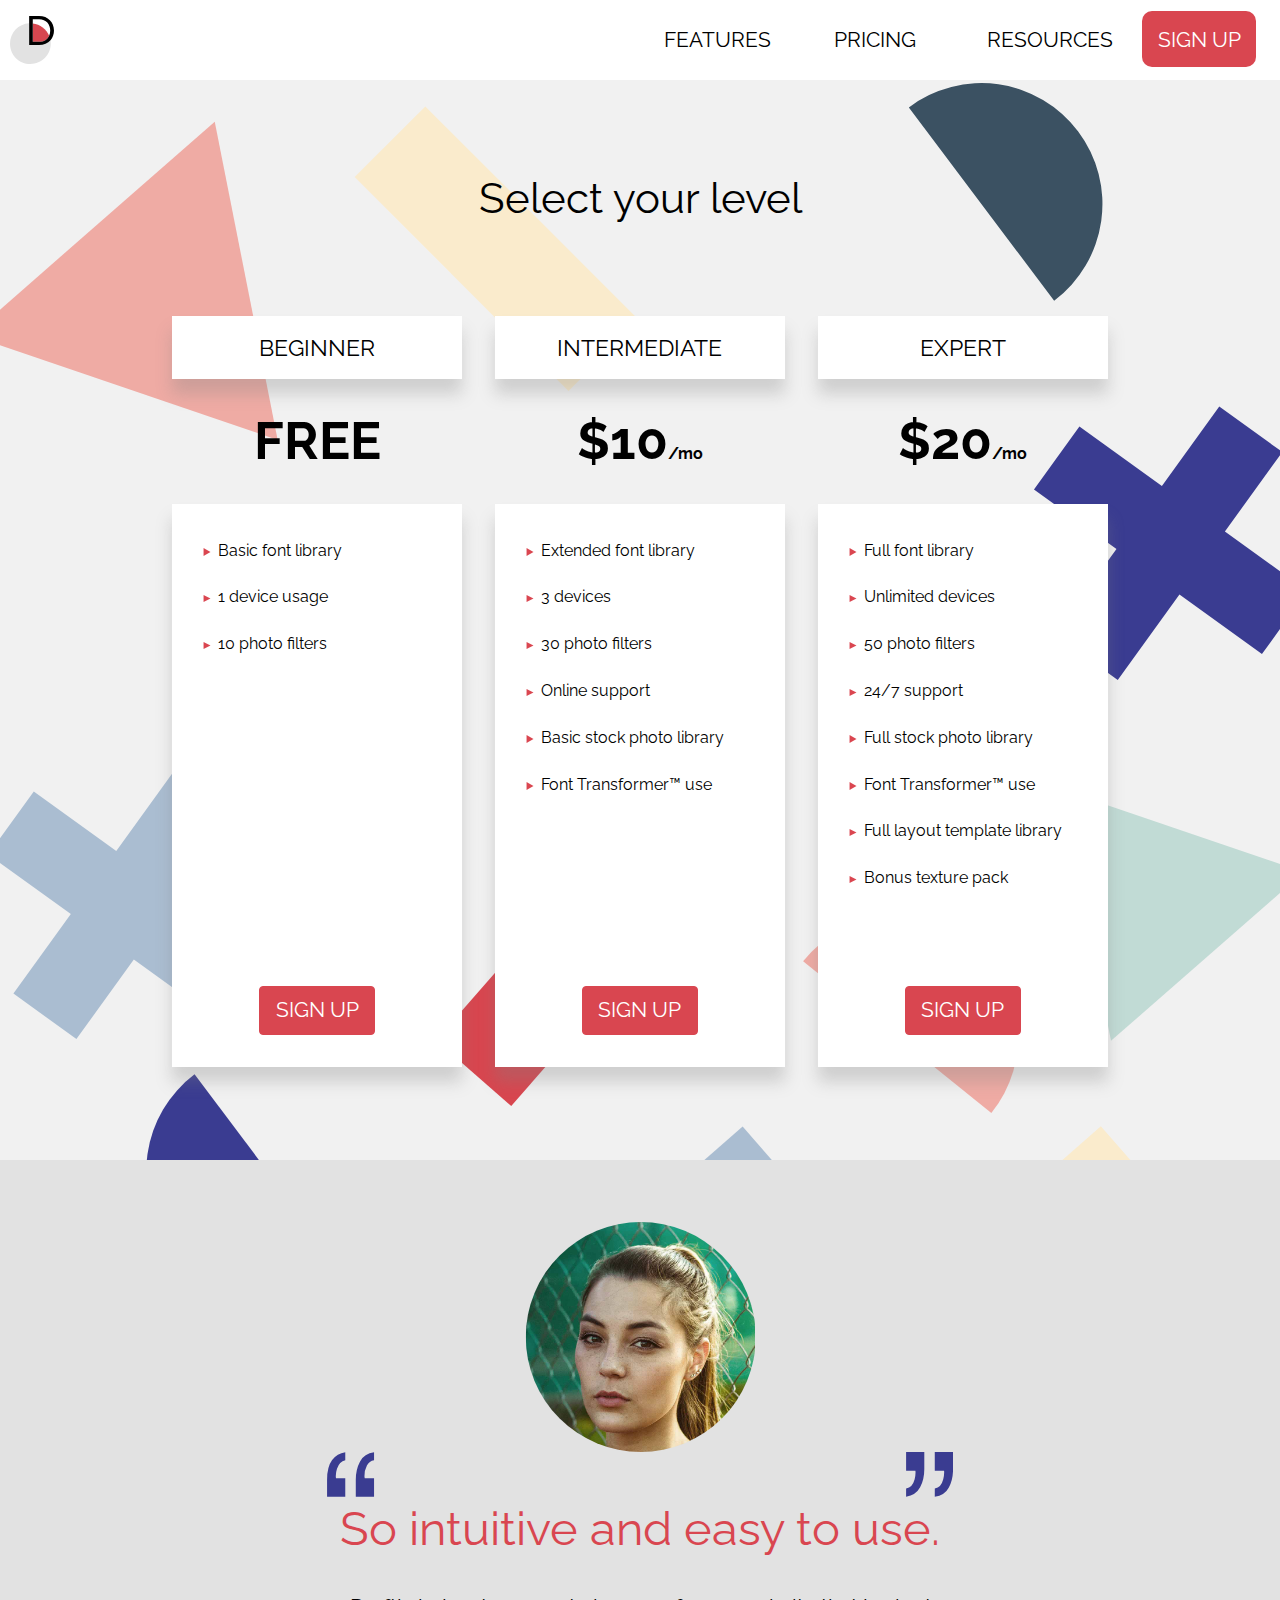
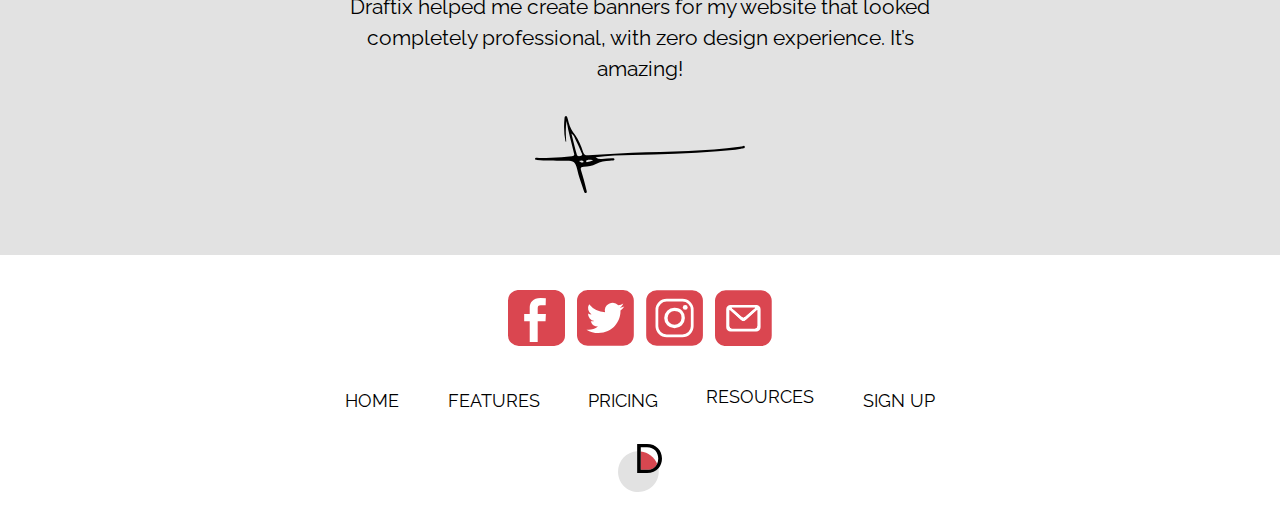
==== pricing.html @ 91dc1bb3 "Fixed large sizing, form" ====
<!DOCTYPE html>
<html lang="en-ca">
<head>
  <meta charset="utf-8">
  <title>Draftix | Pricing</title>
  <meta name="viewport" content="width=device-width,initial-scale=1">
  <link href="css/modules.css" rel="stylesheet">
  <link href="css/grid.css" rel="stylesheet">
  <link href="css/type.css" rel="stylesheet">
  <link href="css/main.css" rel="stylesheet">
  <link href="https://fonts.googleapis.com/css?family=Raleway:500,700" rel="stylesheet">
  <link rel="icon" type="image/png" href="images/favicon-32x32.png" sizes="32x32">
  <link rel="icon" type="image/png" href="images/favicon-16x16.png" sizes="16x16">

</head>
<body>

  <header>
    <div class="grid pad-t-1-4">
      <div class="unit xs-1-4 island-1-4">
        <a href="index.html"><img class="logo icon i-48" src="images/draftix-logo.svg" alt=""></a>
      </div>
      <nav class="nav-top unit xs-3-4">
        <input type="checkbox" class="nav-check" id="nav-check">
        <label class="nav-label" for="nav-check">
          <img class="nav-open icon i-48" src="images/nav-icon-open.svg" alt="Open Navigation">
          <img class="nav-close icon i-48" src="images/nav-icon-close.svg" alt="Close Navigation">
        </label>
        <ul class="nav list-group text-upper grid">
          <li class="island-1-2 unit xs-1 s-1 m-1 l-1-4"><a href="tour.html">Features</a></li>
          <li class="island-1-2 unit xs-1 s-1 m-1 l-1-4 current"><a href="pricing.html">Pricing</a></li>
          <li class="island-1-2 unit xs-1 s-1 m-1 l-1-4"><a href="#">Resources</a></li>
          <li class="island-1-2 unit xs-1 s-1 m-1 l-1-4"><a href="pricing.html">Sign Up</a></li>
        </ul>
      </nav>
    </div>
  </header>

  <main class="pricing-back">

    <div class="center-content">

      <div class="unit banner-text text-center pad-t xs-2-3 s-1-2">
        <h1 class="not-bold yotta push-2 pad-t-2">Select your level</h1>
      </div>

    </div>

    <div class="grid center-content pricing-all island gutter-1-2 push-2">

      <div class="unit xs-1 l-1-3 center-content push-2 price-column">
        <div class="pricing-box">
          <h2 class="mega back-white not-bold text-upper text-center island-1-2 shadow-dk">Beginner</h2>
          <h3 class="text-upper yotta text-center price">Free</h3>
          <div class="back-white shadow-dk bottom-pricing relative">
            <ul class="bullet-red list-group gutter micro">
              <li class="pad-t push-1-2">Basic font library</li>
              <li class="push-1-2">1 device usage</li>
              <li class="push-1-2 pad-b">10 photo filters</li>
            </ul>
            <div class="island center-content">
              <a class="btn btn-red text-upper pricing-btn" href="pricing.html">Sign Up</a>
            </div>
          </div>
        </div>
      </div>

      <div class="unit xs-1 l-1-3 center-content push-2 price-column">
        <div class="pricing-box">
          <h2 class="mega back-white not-bold text-upper text-center island-1-2 shadow-dk">Intermediate</h2>
          <h3 class="text-upper yotta text-center price">$10<span class="text-lower micro">/mo</span></h3>
          <div class="back-white shadow-dk bottom-pricing">
            <ul class="bullet-red list-group gutter micro">
              <li class="pad-t push-1-2">Extended font library</li>
              <li class="push-1-2">3 devices</li>
              <li class="push-1-2">30 photo filters</li>
              <li class="push-1-2">Online support</li>
              <li class="push-1-2">Basic stock photo library</li>
              <li class="push-1-2 pad-b">Font Transformer™ use</li>
            </ul>
            <div class="island center-content valign-bottom">
              <a class="btn btn-red text-upper pricing-btn" href="sign-up.html">Sign Up</a>
            </div>
          </div>
        </div>
      </div>

      <div class="unit xs-1 l-1-3 center-content push-2 price-column">
        <div class="pricing-box">
          <h2 class="mega back-white not-bold text-upper text-center island-1-2 shadow-dk">Expert</h2>
          <h3 class="text-upper yotta text-center price">$20<span class="text-lower micro">/mo</span></h3>
          <div class="back-white shadow-dk bottom-pricing">
            <ul class="bullet-red list-group gutter micro">
              <li class="pad-t push-1-2">Full font library</li>
              <li class="push-1-2">Unlimited devices</li>
              <li class="push-1-2">50 photo filters</li>
              <li class="push-1-2">24/7 support</li>
              <li class="push-1-2">Full stock photo library</li>
              <li class="push-1-2">Font Transformer™ use</li>
              <li class="push-1-2">Full layout template library</li>
              <li class="push-1-2 pad-b">Bonus texture pack</li>
            </ul>
            <div class="island center-content valign-bottom">
              <a class="btn btn-red text-upper pricing-btn" href="sign-up.html">Sign Up</a>
            </div>
          </div>
        </div>
      </div>

    </div>

    <div class="back-dk-gray">
      <div class="grid center-content island-2 testimonial">
        <img class="test unit xs-1 img-flex push-1-2" src="images/photo-testimonial-2.svg" alt="">
        <img class="unit xs-1 m-1 l-1 quote-sm" src="images/quotes.svg" alt="">
        <img class="unit xs-1 m-1 l-1 quote-l" src="images/quotes-large.svg" alt="">
        <h2 class="unit red not-bold yotta center-text">So intuitive and easy to use.</h2>
        <p class=" unit sign-up-text center-text">Draftix helped me create banners for my website that looked completely professional, with zero design experience. It’s amazing!</p>
        <img class=" unit xs-1 sign" src="images/testimonial-signature-2.svg" alt="">
      </div>
    </div>

  </main>

  <footer class="island-1-2 bottom-nav">
    <div class="gutter-1-2 pad-t-1-2">
      <a class="icon-link push-2" href="https://www.facebook.com/">
        <i class="icon i-64">
          <img class="island-1-8" src="images/icon-social-facebook.svg" alt="Facebook">
        </i>
        <span class="icon-label hidden">Facebook</span>
      </a>
      <a class="icon-link push-2" href="https://www.twitter.com/">
        <i class="icon i-64">
          <img class="island-1-8" src="images/icon-social-twitter.svg" alt="Twitter">
        </i>
        <span class="icon-label hidden">Twitter</span>
      </a>
      <a class="icon-link push-2" href="https://www.instagram.com/">
        <i class="icon i-64">
          <img class="island-1-8" src="images/icon-social-instagram.svg" alt="Instagram">
        </i>
        <span class="icon-label hidden">Instagram</span>
      </a>
      <a class="icon-link push-2" href="#">
        <i class="embed-item icon i-64">
          <img class="island-1-8" src="images/icon-social-email.svg" alt="Email">
        </i>
        <span class="icon-label hidden">Email</span>
      </a>
    </div>
    <nav class="pad-t-1-2">
      <ul class="list-group text-upper milli push-0 island-1-4">
        <li class="island-1-4"><a href="index.html">Home</a></li>
        <li class="island-1-4"><a href="tour.html">Features</a></li>
        <li class="island-1-4"><a href="pricing.html">Pricing</a></li>
        <li class="island-1-4 push-1-4"><a href="#">Resources</a></li>
        <li class="island-1-4"><a class="btn-none" href="pricing.html">Sign Up</a></li>
      </ul>
    </nav>
    <div class="unit xs-1 island-1-4 bottom-logo">
      <a class="right pad-b-1-2" href="index.html"><img class="icon i-48" src="images/draftix-logo.svg" alt=""></a>
    </div>
  </footer>

</body>
</html>
---- css/modules.css ----
/*
 * Modulifier || Code released under the UNLICENSE
 * Code under other copyrights & licenses listed below.
 * https://modulifier.web-dev.tools/#responsive;images;list-group;embed;media-object;icons;hidden;positioning;nice-lists;forms;buttons;accessibility;print
 */

@-moz-viewport { width: device-width; scale: 1; }
@-ms-viewport { width: device-width; scale: 1; }
@-o-viewport { width: device-width; scale: 1; }
@-webkit-viewport { width: device-width; scale: 1; }
@viewport { width: device-width; scale: 1; }

html {
  box-sizing: border-box;
  -moz-text-size-adjust: 100%;
  -ms-text-size-adjust: 100%;
  -webkit-text-size-adjust: 100%;
  text-size-adjust: 100%;
}

*, *::before, *::after {
  box-sizing: inherit;
}

body {
  margin: 0;
}

article,
aside,
details,
figcaption,
figure,
footer,
header,
main,
menu,
nav,
section,
summary {
  display: block;
}

audio,
canvas,
progress,
video {
  display: inline-block;
  vertical-align: baseline;
}

template {
  display: none;
}

details {
  cursor: pointer;
}

audio:not([controls]) {
  display: none;
  height: 0;
}

a,
area,
button,
input,
label,
select,
textarea,
[tabindex] {
  -ms-touch-action: manipulation;
  touch-action: manipulation;
}

img {
  border: 0;
}

.img-flex {
  display: block;
  width: 100%;
}

svg {
  fill: currentColor;
}

svg:not(:root) {
  overflow: hidden;
}

svg.img-flex {
  width: 100%;
  height: 100%;
}

.image-replacement, .ir {
  overflow: hidden;
  direction: ltr;
  text-align: left;
  text-indent: 100%;
  white-space: nowrap;
}

.list-group, .list-group-inline, .list-group--inline {
  padding-left: 0;
  list-style-type: none;
}

.list-group > dd {
  margin-left: 0;
}

.list-group-inline::before,
.list-group-inline::after,
.list-group--inline::before,
.list-group--inline::after {
  content: "";
  display: table;
}

.list-group-inline::after,
.list-group--inline::after {
  clear: both;
}

.list-group-inline > li,
.list-group--inline > li {
  display: inline-block;
}

.list-group-inline > dt,
.list-group--inline > dt {
  clear: left;
  float: left;
  width: 11em;
}

.list-group-inline > dd,
.list-group--inline > dd {
  float: left;
  min-width: 12em;
}

.embed {
  margin-left: 0;
  margin-right: 0;
  overflow: hidden;
  position: relative;
  width: 100%;
}

.embed-1by1, .embed--1by1 {
  padding-top: 100%; /* Square */
}

.embed-4by3, .embed--4by3 {
  padding-top: 75%; /* Traditional TV/computer screens */
}

.embed-iso216, .embed--iso216 {
  padding-top: 70.92%; /* A-standard paper sizes */
}

.embed-3by2, .embed--3by2 {
  padding-top: 66.6%; /* Classic 35 mm film & most digital photos, landscape */
}

.embed-2by3, .embed--2by3 {
  padding-top: 150%; /* Classic 35 mm film & most digital photos, portrait */
}

.embed-golden, .embed--golden {
  padding-top: 61.8%; /* The Golden Ratio */
}

.embed-16by9, .embed--16by9 {
  padding-top: 56.25%; /* HD TV */
}

.embed-185by100, .embed--185by100 {
  padding-top: 54.05%; /* Common widescreen cinema */
}

.embed-24by10, .embed--24by10 {
  padding-top: 41.667%; /* Widescreen cinema: 2.4:1 */
}

.embed-3by1, .embed--3by1 {
  padding-top: 33.3333%; /* Panorama photos */
}

.embed-4by1, .embed--4by1 {
  padding-top: 25%; /* Polyvision */
}

.embed-5by1, .embed--5by1 {
  padding-top: 20%; /* Really wide... */
}

.embed-item, .embed__item {
  min-height: 100%;
  left: 0;
  position: absolute;
  top: 0;
  width: 100%;
}

.media {
  overflow: hidden;
}

.media-img, .media__img {
  float: left;
}

.media-img-reversed, .media__img--reversed {
  float: right;
}

.media-img-stacked, .media__img--stacked {
  float: none;
}

.media-body, .media__body {
  overflow: hidden;
  min-width: 12em; /* Slightly less than 200px, responsiveness built in */
}

.icon {
  display: inline-block;
  position: relative;
  background: transparent none no-repeat center center;
  background-size: contain;
  vertical-align: middle;
}

.i-16, .i--16 {
  height: 16px;
  width: 16px;
}

.i-18, .i--18 {
  height: 18px;
  width: 18px;
}

.i-24, .i--24 {
  height: 24px;
  width: 24px;
}

.i-32, .i--32 {
  height: 32px;
  width: 32px;
}

.i-48, .i--48 {
  height: 48px;
  width: 48px;
}

.i-64, .i--64 {
  height: 64px;
  width: 64px;
}

.i-96, .i--96 {
  height: 96px;
  width: 96px;
}

.i-128, .i--128 {
  height: 128px;
  width: 128px;
}

.i-192, .i--192 {
  height: 192px;
  width: 192px;
}

.i-256, .i--256 {
  height: 256px;
  width: 256px;
}

.icon img,
.icon svg {
  left: 0;
  height: 100%;
  position: absolute;
  top: 0;
  width: 100%;
  fill: currentColor;
}

.icon-label {
  vertical-align: middle;
}

.icon-link,
.icon-link:focus,
.icon-link:hover {
  text-decoration: none;
}

[hidden], .hidden {
  /* stylelint-disable declaration-no-important */
  display: none !important;
  visibility: hidden !important;
  /* stylelint-enable */
}

.visually-hidden {
  height: 1px;
  margin: -1px;
  overflow: hidden;
  padding: 0;
  position: absolute;
  width: 1px;
  border: 0;
  clip: rect(0 0 0 0);
}

.visually-hidden.focusable:active, .visually-hidden.focusable:focus {
  height: auto;
  margin: 0;
  overflow: visible;
  position: static;
  width: auto;
  clip: auto;
}

.invisible {
  visibility: hidden;
}

.chop,
.crop {
  overflow: hidden;
}

.truncate {
  max-width: 100%;
  overflow: hidden;
  width: 100%;
  text-overflow: ellipsis;
  white-space: nowrap;
}

.scrollable {
  max-width: 100%;
  overflow-x: auto;
  overflow-y: hidden;
  -webkit-overflow-scrolling: touch;
}

.clearfix::after {
  content: " ";
  display: block;
  clear: both;
}

.left {
  float: left;
}

.right {
  float: right;
}

.center-text,
.center-flow {
  text-align: center;
}

.center-block {
  margin-left: auto;
  margin-right: auto;
}

.no-auto-margins,
.not-centered {
  margin-left: 0;
  margin-right: 0;
}

.center-content,
.center-content-vertical,
.center-contents,
.center-contents-vertical {
  display: -webkit-flex;
  display: -ms-flexbox;
  display: flex;
  -webkit-justify-content: center;
  -ms-flex-pack: center;
  justify-content: center;
  -webkit-align-items: center;
  -ms-flex-align: center;
  align-items: center;
  -webkit-align-content: center;
  -ms-flex-line-pack: center;
  align-content: center;
  -webkit-flex-direction: column wrap;
  -ms-flex-direction: column wrap;
  flex-flow: column wrap;
}

.center-content-horizontal,
.center-contents-horizontal {
  display: -webkit-flex;
  display: -ms-flexbox;
  display: flex;
  -webkit-justify-content: center;
  -ms-flex-pack: center;
  justify-content: center;
  -webkit-align-items: center;
  -ms-flex-align: center;
  align-items: center;
  -webkit-align-content: center;
  -ms-flex-line-pack: center;
  align-content: center;
  -webkit-flex-direction: row wrap;
  -ms-flex-direction: row wrap;
  flex-flow: row wrap;
}

.inline {
  display: inline;
}

.block {
  display: block;
}

.inline-block, .ib {
  display: inline-block;
}

.valign-top {
  vertical-align: top;
}

.valign-bottom {
  vertical-align: bottom;
}

.valign-middle {
  vertical-align: middle;
}

.fixed {
  position: fixed;
}

.relative {
  position: relative;
}

[class*="pin-"],
.absolute {
  position: absolute;
}

.static {
  position: static;
}

.zindex-1 {
  z-index: 1;
}

.zindex-2 {
  z-index: 2;
}

.zindex-3 {
  z-index: 3;
}

.zindex-1000 {
  z-index: 1000;
}

.pin-top-left,
.pin-left-top,
.pin-tl,
.pin-lt {
  top: 0;
  left: 0;
}

.pin-top-right,
.pin-right-top,
.pin-tr,
.pin-rt {
  top: 0;
  right: 0;
}

.pin-bottom-left,
.pin-left-bottom,
.pin-bl,
.pin-lb {
  bottom: 0;
  left: 0;
}

.pin-bottom-right,
.pin-right-bottom,
.pin-br,
.pin-rb {
  bottom: 0;
  right: 0;
}

.pin-top-center,
.pin-center-top,
.pin-tc,
.pin-ct {
  left: 50%;
  top: 0;
  transform: translateX(-50%);
}

.pin-bottom-center,
.pin-center-bottom,
.pin-bc,
.pin-cb {
  bottom: 0;
  left: 50%;
  transform: translateX(-50%);
}

.pin-center-left,
.pin-left-center,
.pin-cl,
.pin-lc {
  left: 0;
  top: 50%;
  transform: translateY(-50%);
}

.pin-center-right,
.pin-right-center,
.pin-cr,
.pin-rc {
  right: 0;
  top: 50%;
  transform: translateY(-50%);
}

.pin-center, .pin-c {
  left: 50%;
  top: 50%;
  transform: translate(-50%, -50%);
}

.width-quarter, .w-1-4 {
  width: 25%;
}

.width-half, .w-1-2 {
  width: 50%;
}

.width-full, .w-1 {
  width: 100%;
}

.height-quarter, .h-1-4 {
  height: 25%;
}

.height-half, .h-1-2 {
  height: 50%;
}

.height-full, .h-1 {
  height: 100%;
}

ul {
  list-style-type: none;
}

ul > li::before {
  content: "·";
  float: left;
  margin-left: -1.6em;
  width: 1.3em;
  text-align: right;
}

ol {
  counter-reset: ol-simple-numbers;
  list-style-type: none;
}

ol > li::before {
  float: left;
  margin-left: -1.6em;
  width: 1.3em;
  counter-increment: ol-simple-numbers;
  content: counter(ol-simple-numbers);
  text-align: right;
}

.list-group > li::before,
.list-group-inline > li::before,
.list-group--inline > li::before {
  content: none;
}

/* stylelint-disable no-descending-specificity */

/*
 * (c) Nicolas Gallagher and Jonathan Neal of Normalize.css || MIT License
 *     https://necolas.github.io/normalize.css/
 */

button,
input,
optgroup,
select,
textarea {
  color: inherit;
  font: inherit;
  margin: 0;
}

button,
input {
  overflow: visible;
}

button,
select {
  text-transform: none;
}

button,
html [type="button"],
[type="reset"],
[type="submit"] {
  -webkit-appearance: button;
  cursor: pointer;
}

button[disabled],
html input[disabled] {
  cursor: default;
}

button::-moz-focus-inner,
input::-moz-focus-inner {
  border: 0;
  padding: 0;
}

[type="checkbox"],
[type="radio"] {
  opacity: 0;
  position: absolute;
  height: 1px;
  width: 1px;
}

[type="number"]::-webkit-inner-spin-button,
[type="number"]::-webkit-outer-spin-button {
  height: auto;
}

[type="search"]::-webkit-search-cancel-button,
[type="search"]::-webkit-search-decoration {
  -webkit-appearance: none;
}

fieldset {
  padding-left: 0;
  padding-right: 0;

  border: 0;
  border-top: 2px solid #666;
}

legend {
  color: inherit;
  display: table;
  max-width: 100%;
  padding: 0 .3em 0 0;
  white-space: normal;

  border: 0;

  font-weight: bold;
}

optgroup {
  font-weight: bold;
}

::-webkit-input-placeholder {
  color: inherit;
  opacity: .54;
}

::-webkit-file-upload-button {
  -webkit-appearance: button;
  font: inherit;
}

/* End Normalize.css code */

label,
.label-block {
  display: block;
  cursor: pointer;
}

[type="checkbox"] + label,
[type="radio"] + label,
.label-inline {
  display: inline-block;
}

input:not([type]),
[type="text"],
[type="number"],
[type="search"],
[type="url"],
[type="email"],
[type="password"],
[type="tel"],
[type="datetime-local"],
[type="month"],
[type="week"],
[type="date"],
[type="time"],
[type="range"],
select,
textarea {
  -moz-appearance: none;
  -webkit-appearance: none;
  appearance: none;
}

input,
textarea {
  display: block;
  width: 100%;

  background-color: #fff;
  border: 2px solid #666;
  border-radius: 0;

  vertical-align: middle;
}

label {
  vertical-align: middle;
}

textarea {
  max-width: 100%;
  min-height: 4em;
  overflow: auto;
}

[type="color"] {
  display: inline-block;
  width: 2em;
}

select {
  display: block;
  width: 100%;

  background-image: url("data:image/svg+xml,%3Csvg xmlns='http://www.w3.org/2000/svg' width='256' height='256' viewBox='0 0 256 256'%3E%3Cpath fill='none' stroke='%23000' stroke-miterlimit='10' stroke-width='70' d='M36.3 82.1l91.9 91.8 91.5-91.8'/%3E%3C/svg%3E");
  background-repeat: no-repeat;
  background-position: calc(100% - .4em) center;
  background-size: 18px auto;
  background-color: #fff;
  border: 2px solid #666;
  border-radius: 0;
}

[type="checkbox"] + label::before {
  content: " ";
  display: inline-block;
  height: 1.8em;
  margin-right: .3em;
  position: relative;
  vertical-align: middle;
  top: -.1em;
  width: 1.8em;

  background-color: #fff;
  background-size: cover;
  border: 2px solid #666;

  line-height: inherit;
}

[type="checkbox"]:checked + label::before {
  background-image: url("data:image/svg+xml,%3Csvg xmlns='http://www.w3.org/2000/svg' width='256' height='256' viewBox='0 0 256 256'%3E%3Cpath fill='none' stroke='%23000' stroke-miterlimit='10' stroke-width='50' d='M49.9 130.1l50.8 50.7L206.1 75.2'/%3E%3C/svg%3E");
}

[type="checkbox"]:focus + label::before {
  z-index: 1000;
}

[type="radio"] + label::before {
  content: " ";
  display: inline-block;
  height: 1.8em;
  margin-right: .3em;
  position: relative;
  vertical-align: middle;
  top: -.1em;
  width: 1.8em;

  background-color: #fff;
  background-size: cover;
  border: 2px solid #666;
  border-radius: 50%;

  line-height: inherit;
}

[type="radio"]:checked + label::before {
  background-image: url("data:image/svg+xml,%3Csvg xmlns='http://www.w3.org/2000/svg' width='256' height='256' viewBox='0 0 256 256'%3E%3Ccircle cx='128' cy='128' r='70.4'/%3E%3C/svg%3E");
}

[type="range"] {
  border: 0;
  background-color: #fff;
}

[type="range"]::-webkit-slider-runnable-track {
  height: 6px;

  -webkit-appearance: none;
  appearance: none;
  background-color: #ccc;
  border: 0;
  border-radius: 3px;
}

[type="range"]:active::-webkit-slider-runnable-track {
  background-color: #ccc;
}

[type="range"]::-moz-range-track {
  height: 6px;

  -moz-appearance: none;
  appearance: none;
  background-color: #ccc;
  border: 0;
  border-radius: 3px;
}

[type="range"]:active::-moz-range-track {
  background-color: #ccc;
}

[type="range"]::-ms-track {
  height: 6px;

  -ms-appearance: none;
  appearance: none;
  background-color: #ccc;
  border: 0;
  border-radius: 3px;
}

[type="range"]:active::-ms-track {
  background-color: #ccc;
}

[type="range"]::-webkit-slider-thumb {
  margin-top: -4px;
  height: 16px;
  width: 16px;

  -webkit-appearance: none;
  appearance: none;
  background-color: #000;
  border: none;
  border-radius: 50%;
}

[type="range"]:hover::-webkit-slider-thumb {
  background-color: #000;
}

[type="range"]:active::-webkit-slider-thumb {
  background-color: #000;
}

[type="range"]::-moz-range-thumb {
  margin-top: -4px;
  height: 16px;
  width: 16px;

  -webkit-appearance: none;
  appearance: none;
  background-color: #000;
  border: none;
  border-radius: 50%;
}

[type="range"]:hover::-moz-range-thumb {
  background-color: #000;
}

[type="range"]:active::-moz-range-thumb {
  background-color: #000;
}

[type="range"]::-ms-thumb {
  margin-top: -4px;
  height: 16px;
  width: 16px;

  -webkit-appearance: none;
  appearance: none;
  background-color: #000;
  border: none;
  border-radius: 50%;
}

[type="range"]:hover::-ms-thumb {
  background-color: #000;
}

[type="range"]:active::-ms-thumb {
  background-color: #000;
}

[type="checkbox"].hide-custom-input + label::before,
[type="checkbox"] + .hide-custom-input::before,
[type="radio"].hide-custom-input + label::before,
[type="radio"] + .hide-custom-input::before {
  content: none;
  display: none;
}

/* stylelint-enable */

.link-box {
  display: block;
  text-decoration: none;
}

button,
.btn {
  cursor: pointer;
  display: inline-block;
  margin: 0;
  overflow: visible;
  padding: .375em .75em .42em;
  -webkit-appearance: none;
  -moz-appearance: none;
  appearance: none;
  background-color: #333;
  border-radius: 4px;
  border: 3px solid #333;
  color: #fff;
  font: inherit;
  text-decoration: none;
  text-transform: none;
}

button::-moz-focus-inner {
  border: 0;
  padding: 0;
}

button:focus,
button:hover,
.btn:focus,
.btn:hover {
  background-color: #000;
  border-color: #000;
  color: #fff;
}

button[disabled] {
  cursor: default;
}

.btn-light, .btn--light {
  background-color: #e2e2e2;
  border-color: #e2e2e2;
  color: #000;
}

.btn-light:focus,
.btn-light:hover,
.btn--light:focus,
.btn--light:hover {
  background-color: #666;
  border-color: #666;
  color: #fff;
}

.btn-ghost,
.btn--ghost {
  background-color: transparent;
  border-color: #333;
  color: #000;
}

.btn-ghost:focus,
.btn-ghost:hover,
.btn--ghost:focus,
.btn--ghost:hover {
  background-color: #e2e2e2;
  border-color: #000;
  color: #000;
}

.btn-link {
  display: inline;
  padding: 0;
  background-color: transparent;
  border-radius: 0;
  border: 0;
  color: inherit;
}

.btn-link:focus,
.btn-link:hover {
  background-color: transparent;
  color: inherit;
}

a:hover, a:active {
  outline: none;
}

a:focus,
[tabindex="0"]:focus,
details:focus,
summary:focus,
input:focus,
textarea:focus,
button:focus,
select:focus {
  outline-offset: 0;
}

.skip-links {
  margin: 0;
  padding: 0;
  list-style-type: none;
}

.skip-links > li::before {
  content: none; /* Remove the bullets if nice lists is selected */
}

.skip-links a,
.skip-links button {
  padding: .5em .75em;
  position: absolute;
  top: -10em;
  z-index: 10000; /* To make sure they're always on top */
  background-color: #000;
  border: 0;
  color: #fff;
  font-size: 1.125rem;
  font-weight: bold;
  text-decoration: none;
}

.skip-links a:focus,
.skip-links button:focus {
  top: 0;
}

[aria-busy="true"] {
  cursor: progress;
}

[aria-controls] {
  cursor: pointer;
}

[aria-disabled] {
  cursor: default;
}

.print-only {
  display: none;
  visibility: hidden;
}

@media print {

  .no-print {
    display: none;
    visibility: hidden;
  }

  .print-only {
    display: block;
    visibility: visible;
  }

  /*
   * (c) HTML5 Boilerplate || MIT License
   *     https://html5boilerplate.com/
   */

  /* stylelint-disable declaration-no-important */

  *, *::before, *::after, *::first-letter, *::first-line {
    background: none transparent !important;
    color: #000 !important;
    box-shadow: none !important;
    text-shadow: none !important;
  }

  /* stylelint-enable */

  a, a:visited {
    text-decoration: underline;
  }

  a[href]::after {
    content: " (" attr(href) ")";
  }

  abbr[title]::after {
    content: " (" attr(title) ")";
  }

  a[href^="#"]::after,
  a[href^="javascript:"]::after {
    content: "";
  }

  pre, blockquote {
    page-break-inside: avoid;
  }

  thead {
    display: table-header-group;
  }

  tr, img {
    page-break-inside: avoid;
  }

  p, h1, h2, h3, h4, h5, h6 {
    orphans: 3;
    widows: 3;
  }

  h1, h2, h3, h4, h5, h6 {
    page-break-after: avoid;
  }

  /* End HTML5 Boilerplate code */
}
---- css/grid.css ----
/*
  Gridifier || Code released under the UNLICENSE
  https://gridifier.web-dev.tools/#xs,4,0,0,0;s,4,25,0,0;m,4,38,1,1;l,4,60,1,1
*/

.grid {
  margin: 0;
  padding: 0;
  letter-spacing: -.31em;
  text-rendering: optimizeSpeed;
  display: -webkit-flex;
  display: -ms-flexbox;
  display: flex;
  -webkit-flex-flow: row wrap;
  -ms-flex-flow: row wrap;
  flex-flow: row wrap;
}

.grid-bottom {
  -webkit-align-items: flex-end;
  -ms-align-items: flex-end;
  align-items: flex-end;
}

.grid-middle {
  -webkit-align-items: center;
  -ms-align-items: center;
  align-items: center;
}

.grid-stretch {
  -webkit-align-items: stretch;
  -ms-align-items: stretch;
  align-items: stretch;
}

.opera-only :-o-prefocus,
.grid {
  word-spacing: -.43em;
}

.unit {
  letter-spacing: normal;
  text-rendering: auto;
  vertical-align: top;
  word-spacing: normal;
  display: inline-block;
  visibility: visible;
}

.grid-bottom .unit {
  vertical-align: bottom;
}

.grid-middle .unit {
  vertical-align: middle;
}

[class*="unit-push-"],
[class*="unit-pull-"] {
  position: relative;
}

.unit-xs-hidden {
  display: none;
  visibility: hidden;
}

.unit-xs-centered {
  margin: 0 auto;
}

.unit-xs-1,
.xs-1 {
  display: block;
  visibility: visible;
  width: 100%;
}

.unit-xs-1-2,
.xs-1-2 {
  width: 50%;
}

.unit-xs-1-3,
.xs-1-3 {
  width: 33.3333%;
}

.unit-xs-2-3,
.xs-2-3 {
  width: 66.6667%;
}

.unit-xs-1-4,
.xs-1-4 {
  width: 25%;
}

.unit-xs-3-4,
.xs-3-4 {
  width: 75%;
}

.unit-xs-1-2,
.xs-1-2,
.unit-xs-1-3,
.xs-1-3,
.unit-xs-2-3,
.xs-2-3,
.unit-xs-1-4,
.xs-1-4,
.unit-xs-3-4,
.xs-3-4 {
  display: inline-block;
  visibility: visible;
}

@media only screen and (min-width: 25em) {

  .unit-s-hidden {
    display: none;
    visibility: hidden;
  }

  .unit-s-centered {
    margin: 0 auto;
  }

  .unit-s-1,
  .s-1 {
    display: block;
    visibility: visible;
    width: 100%;
  }

  .unit-s-1-2,
  .s-1-2 {
    width: 50%;
  }

  .unit-s-1-3,
  .s-1-3 {
    width: 33.3333%;
  }

  .unit-s-2-3,
  .s-2-3 {
    width: 66.6667%;
  }

  .unit-s-1-4,
  .s-1-4 {
    width: 25%;
  }

  .unit-s-3-4,
  .s-3-4 {
    width: 75%;
  }

  .unit-s-1-2,
  .s-1-2,
  .unit-s-1-3,
  .s-1-3,
  .unit-s-2-3,
  .s-2-3,
  .unit-s-1-4,
  .s-1-4,
  .unit-s-3-4,
  .s-3-4 {
    display: inline-block;
    visibility: visible;
  }

}

@media only screen and (min-width: 38em) {

  .unit-m-hidden {
    display: none;
    visibility: hidden;
  }

  .unit-m-centered {
    margin: 0 auto;
  }

  .unit-m-1,
  .m-1 {
    display: block;
    visibility: visible;
    width: 100%;
  }

  .unit-offset-m-0 {
    margin-left: 0;
  }

  .unit-push-m-0,
  .unit-pull-m-0 {
    left: 0;
  }

  .unit-m-1-2,
  .m-1-2 {
    width: 50%;
  }

  .unit-offset-m-1-2 {
    margin-left: 50%;
  }

  .unit-push-m-1-2 {
    left: 50%;
  }

  .unit-pull-m-1-2 {
    left: -50%;
  }

  .unit-m-1-3,
  .m-1-3 {
    width: 33.3333%;
  }

  .unit-offset-m-1-3 {
    margin-left: 33.3333%;
  }

  .unit-push-m-1-3 {
    left: 33.3333%;
  }

  .unit-pull-m-1-3 {
    left: -33.3333%;
  }

  .unit-m-2-3,
  .m-2-3 {
    width: 66.6667%;
  }

  .unit-offset-m-2-3 {
    margin-left: 66.6667%;
  }

  .unit-push-m-2-3 {
    left: 66.6667%;
  }

  .unit-pull-m-2-3 {
    left: -66.6667%;
  }

  .unit-m-1-4,
  .m-1-4 {
    width: 25%;
  }

  .unit-offset-m-1-4 {
    margin-left: 25%;
  }

  .unit-push-m-1-4 {
    left: 25%;
  }

  .unit-pull-m-1-4 {
    left: -25%;
  }

  .unit-m-3-4,
  .m-3-4 {
    width: 75%;
  }

  .unit-offset-m-3-4 {
    margin-left: 75%;
  }

  .unit-push-m-3-4 {
    left: 75%;
  }

  .unit-pull-m-3-4 {
    left: -75%;
  }

  .unit-m-1-2,
  .m-1-2,
  .unit-m-1-3,
  .m-1-3,
  .unit-m-2-3,
  .m-2-3,
  .unit-m-1-4,
  .m-1-4,
  .unit-m-3-4,
  .m-3-4 {
    display: inline-block;
    visibility: visible;
  }

}

@media only screen and (min-width: 60em) {

  .unit-l-hidden {
    display: none;
    visibility: hidden;
  }

  .unit-l-centered {
    margin: 0 auto;
  }

  .unit-l-1,
  .l-1 {
    display: block;
    visibility: visible;
    width: 100%;
  }

  .unit-offset-l-0 {
    margin-left: 0;
  }

  .unit-push-l-0,
  .unit-pull-l-0 {
    left: 0;
  }

  .unit-l-1-2,
  .l-1-2 {
    width: 50%;
  }

  .unit-offset-l-1-2 {
    margin-left: 50%;
  }

  .unit-push-l-1-2 {
    left: 50%;
  }

  .unit-pull-l-1-2 {
    left: -50%;
  }

  .unit-l-1-3,
  .l-1-3 {
    width: 33.3333%;
  }

  .unit-offset-l-1-3 {
    margin-left: 33.3333%;
  }

  .unit-push-l-1-3 {
    left: 33.3333%;
  }

  .unit-pull-l-1-3 {
    left: -33.3333%;
  }

  .unit-l-2-3,
  .l-2-3 {
    width: 66.6667%;
  }

  .unit-offset-l-2-3 {
    margin-left: 66.6667%;
  }

  .unit-push-l-2-3 {
    left: 66.6667%;
  }

  .unit-pull-l-2-3 {
    left: -66.6667%;
  }

  .unit-l-1-4,
  .l-1-4 {
    width: 25%;
  }

  .unit-offset-l-1-4 {
    margin-left: 25%;
  }

  .unit-push-l-1-4 {
    left: 25%;
  }

  .unit-pull-l-1-4 {
    left: -25%;
  }

  .unit-l-3-4,
  .l-3-4 {
    width: 75%;
  }

  .unit-offset-l-3-4 {
    margin-left: 75%;
  }

  .unit-push-l-3-4 {
    left: 75%;
  }

  .unit-pull-l-3-4 {
    left: -75%;
  }

  .unit-l-1-2,
  .l-1-2,
  .unit-l-1-3,
  .l-1-3,
  .unit-l-2-3,
  .l-2-3,
  .unit-l-1-4,
  .l-1-4,
  .unit-l-3-4,
  .l-3-4 {
    display: inline-block;
    visibility: visible;
  }

}

.unit-content-distribute,
.content-distribute {
  display: -ms-flexbox;
  display: -webkit-flex;
  display: flex;
  -ms-flex-direction: column;
  -webkit-flex-direction: column;
  flex-direction: column;
  -ms-flex-pack: justify;
  -webkit-justify-content: space-between;
  justify-content: space-between;
}

.unit-content-center,
.unit-content-center-vertical {
  display: -webkit-flex;
  display: -ms-flexbox;
  display: flex;
  -webkit-justify-content: center;
  -ms-flex-pack: center;
  justify-content: center;
  -webkit-align-items: center;
  -ms-flex-align: center;
  align-items: center;
  -webkit-align-content: center;
  -ms-flex-line-pack: center;
  align-content: center;
  -webkit-flex-direction: column wrap;
  -ms-flex-direction: column wrap;
  flex-flow: column wrap;
}

.unit-content-center-horizontal {
  display: -webkit-flex;
  display: -ms-flexbox;
  display: flex;
  -webkit-justify-content: center;
  -ms-flex-pack: center;
  justify-content: center;
  -webkit-align-items: center;
  -ms-flex-align: center;
  align-items: center;
  -webkit-align-content: center;
  -ms-flex-line-pack: center;
  align-content: center;
  -webkit-flex-direction: row wrap;
  -ms-flex-direction: row wrap;
  flex-flow: row wrap;
}

.content-fill,
.content-stretch {
  -ms-flex-grow: 2;
  -webkit-flex-grow: 2;
  flex-grow: 2;
  max-width: 100%; /* @bugfix: IE 10, 11 */
}

.content-shrink {
  -ms-align-self: center;
  -webkit-align-self: center;
  align-self: center;
}
---- css/type.css ----
/*
  Typografier || Code released under the UNLICENSE
  https://typografier.web-dev.tools/#0,100,1.3,1.067,0;38,110,1.4,1.125,1;60,120,1.5,1.125,1;90,130,1.5,1.125,1
*/

html {
  font-size: 100%;
  line-height: 1.3;
}

a {
  background-color: transparent;
  -webkit-text-decoration-skip: objects;
}

sub,
sup {
  font-size: 75%;
  line-height: 1px;
  position: relative;
  vertical-align: baseline;
}

sup {
  top: -.5em;
}

sub {
  bottom: -.25em;
}

pre,
code,
kbd,
samp {
  font-size: 100%;
}

abbr[title] {
  border-bottom: none;
  text-decoration: underline;
  text-decoration: underline dotted;
}

b,
strong {
  font-weight: bold;
}

dfn,
caption {
  font-style: italic;
}

hr {
  border: 0;
  border-top: 2px solid #000;
  height: 0;
}

table {
  border-collapse: collapse;
  border-spacing: 0;
  width: 100%;
  table-layout: fixed;
}

caption {
  text-align: left;
}

th,
td {
  border-bottom: 1px solid #000;
  text-align: left;
  vertical-align: top;
}

thead th {
  vertical-align: bottom;

  border-bottom-width: 2px;
}

.text-left {
  text-align: left;
}

.text-right {
  text-align: right;
}

.text-center {
  text-align: center;
}

.normal {
  font-weight: normal;
  font-style: normal;
}

.not-bold {
  font-weight: normal;
}

.not-italic {
  font-style: normal;
}

.bold {
  font-weight: bold;
}

.italic {
  font-style: italic;
}

.text-upper {
  text-transform: uppercase;
}

.text-lower {
  text-transform: lowercase;
}

.wrapper {
  margin-left: auto;
  margin-right: auto;
  max-width: 52em;
  width: 100%;
}

.wrapper-no-center {
  max-width: 52em;
  width: 100%;
}

.max-length {
  margin-left: auto;
  margin-right: auto;
  max-width: 36em;
  width: 100%;
}

.max-length-no-center {
  max-width: 36em;
  width: 100%;
}

h1,
h2,
h3,
h4,
h5,
h6,
p,
ul,
ol,
dl,
dd,
figure,
blockquote,
details,
hr,
fieldset,
pre,
table,
caption {
  margin: 0 0 1.3rem;
}

.yotta {
  font-size: 1.5745rem;
  line-height: 2.275rem;
}

.zetta {
  font-size: 1.4757rem;
  line-height: 1.95rem;
}

h1,
.exa {
  font-size: 1.383rem;
  line-height: 1.95rem;
}

h2,
.peta {
  font-size: 1.2962rem;
  line-height: 1.95rem;
}

h3,
.tera {
  font-size: 1.2148rem;
  line-height: 1.625rem;
}

h4,
.giga {
  font-size: 1.1385rem;
  line-height: 1.625rem;
}

h5,
.mega {
  font-size: 1.067rem;
  line-height: 1.625rem;
}

h6,
.kilo,
input,
textarea {
  font-size: 1rem;
  line-height: 1.3rem;
}

small,
.milli {
  font-size: .9372rem;
  line-height: 1.3rem;
}

.micro {
  font-size: .8784rem;
  line-height: 1.3rem;
}

ul {
  padding-left: 1em;
}

ol {
  padding-left: 1.6em;
}

input,
option,
select {
  height: calc(1.3rem + .1625rem + .1625rem);
}

[type="color"] {
  width: calc(1.3rem + .1625rem + .1625rem);
}

[type="checkbox"],
[type="radio"] {
  display: inline-block;
}

.push {
  margin-bottom: 1.3rem;
}

.push-none,
.push-0 {
  margin-bottom: 0;
}

.push-double,
.push-2 {
  margin-bottom: 2.6rem;
}

.push-half,
.push-1-2 {
  margin-bottom: .65rem;
}

.push-quarter,
.push-1-4 {
  margin-bottom: .325rem;
}

.push-eighth,
.push-1-8 {
  margin-bottom: .1625rem;
}

.push-right-eighth,
.push-r-1-8 {
  margin-right: .1625rem;
}

.push-right-quarter,
.push-r-1-4 {
  margin-right: .325rem;
}

.push-right-half,
.push-r-1-2 {
  margin-right: .65rem;
}

.push-right,
.push-r {
  margin-right: 1.3rem;
}

.pad-top,
.pad-t {
  padding-top: 1.3rem;
}

.pad-bottom,
.pad-b {
  padding-bottom: 1.3rem;
}

.pad-top-double,
.pad-t-2 {
  padding-top: 2.6rem;
}

.pad-bottom-double,
.pad-b-2 {
  padding-bottom: 2.6rem;
}

.pad-top-half,
.pad-t-1-2 {
  padding-top: .65rem;
}

.pad-bottom-half,
.pad-b-1-2 {
  padding-bottom: .65rem;
}

.pad-top-quarter,
.pad-t-1-4 {
  padding-top: .325rem;
}

.pad-bottom-quarter,
.pad-b-1-4 {
  padding-bottom: .325rem;
}

.pad-top-eighth,
.pad-t-1-8 {
  padding-top: .1625rem;
}

.pad-bottom-eighth,
.pad-b-1-8 {
  padding-bottom: .1625rem;
}

.island {
  padding: 1.3rem;
}

.island-double,
.island-2 {
  padding: 2.6rem;
}

.island-half,
.island-1-2 {
  padding: .65rem;
}

.island-quarter,
.island-1-4,
td,
table th {
  padding: .325rem;
}

.island-eighth,
.island-1-8,
input,
textarea {
  padding: .1625rem;
}

.gutter {
  padding-left: 1.3rem;
  padding-right: 1.3rem;
}

.gutter-double,
.gutter-2 {
  padding-left: 2.6rem;
  padding-right: 2.6rem;
}

.gutter-half,
.gutter-1-2 {
  padding-left: .65rem;
  padding-right: .65rem;
}

.gutter-quarter,
.gutter-1-4,
caption {
  padding-left: .325rem;
  padding-right: .325rem;
}

.gutter-eighth,
.gutter-1-8 {
  padding-left: .1625rem;
  padding-right: .1625rem;
}

select {
  padding: 0 .1625rem;
}

fieldset {
  padding: .325rem 0;

  border: 0;
  border-top: 2px solid #000;
}

legend {
  padding-right: .325rem;
}

@media only screen and (min-width: 38em) {

  html {
    font-size: 110%;
    line-height: 1.4;
  }

  h1,
  h2,
  h3,
  h4,
  h5,
  h6,
  p,
  ul,
  ol,
  dl,
  dd,
  figure,
  blockquote,
  details,
  hr,
  fieldset,
  pre,
  table,
  caption {
    margin: 0 0 1.4rem;
  }

  .yotta {
    font-size: 2.2807rem;
    line-height: 3.15rem;
  }

  .zetta {
    font-size: 2.0273rem;
    line-height: 2.8rem;
  }

  h1,
  .exa {
    font-size: 1.802rem;
    line-height: 2.45rem;
  }

  h2,
  .peta {
    font-size: 1.6018rem;
    line-height: 2.1rem;
  }

  h3,
  .tera {
    font-size: 1.4238rem;
    line-height: 2.1rem;
  }

  h4,
  .giga {
    font-size: 1.2656rem;
    line-height: 1.75rem;
  }

  h5,
  .mega {
    font-size: 1.125rem;
    line-height: 1.75rem;
  }

  h6,
  .kilo,
  input,
  textarea {
    font-size: 1rem;
    line-height: 1.4rem;
  }

  small,
  .milli {
    font-size: .8889rem;
    line-height: 1.4rem;
  }

  .micro {
    font-size: .7901rem;
    line-height: 1.4rem;
  }

  ul,
  ol {
    padding-left: 0;
  }

  ul ul,
  ol ul {
    padding-left: 1em;
  }

  ol ol,
  ul ol {
    padding-left: 1.6em;
  }

  .hang-punc {
    float: left;
    margin-left: -1.4em;
    text-align: right;
    width: 1.3em;
  }

  table {
    margin-left: -.35rem;
    margin-right: -.35rem;
    width: calc(100% + .35rem + .35rem);
  }

  input,
  option,
  select {
    height: calc(1.4rem + .175rem + .175rem);
  }

  [type="color"] {
    width: calc(1.4rem + .175rem + .175rem);
  }

  [type="checkbox"],
  [type="radio"] {
    display: inline-block;
  }

  .push {
    margin-bottom: 1.4rem;
  }

  .push-none,
  .push-0 {
    margin-bottom: 0;
  }

  .push-double,
  .push-2 {
    margin-bottom: 2.8rem;
  }

  .push-half,
  .push-1-2 {
    margin-bottom: .7rem;
  }

  .push-quarter,
  .push-1-4 {
    margin-bottom: .35rem;
  }

  .push-eighth,
  .push-1-8 {
    margin-bottom: .175rem;
  }

  .push-right-eighth,
  .push-r-1-8 {
    margin-right: .175rem;
  }

  .push-right-quarter,
  .push-r-1-4 {
    margin-right: .35rem;
  }

  .push-right-half,
  .push-r-1-2 {
    margin-right: .7rem;
  }

  .push-right,
  .push-r {
    margin-right: 1.4rem;
  }

  .pad-top,
  .pad-t {
    padding-top: 1.4rem;
  }

  .pad-bottom,
  .pad-b {
    padding-bottom: 1.4rem;
  }

  .pad-top-double,
  .pad-t-2 {
    padding-top: 2.8rem;
  }

  .pad-bottom-double,
  .pad-b-2 {
    padding-bottom: 2.8rem;
  }

  .pad-top-half,
  .pad-t-1-2 {
    padding-top: .7rem;
  }

  .pad-bottom-half,
  .pad-b-1-2 {
    padding-bottom: .7rem;
  }

  .pad-top-quarter,
  .pad-t-1-4 {
    padding-top: .35rem;
  }

  .pad-bottom-quarter,
  .pad-b-1-4 {
    padding-bottom: .35rem;
  }

  .pad-top-eighth,
  .pad-t-1-8 {
    padding-top: .175rem;
  }

  .pad-bottom-eighth,
  .pad-b-1-8 {
    padding-bottom: .175rem;
  }

  .island {
    padding: 1.4rem;
  }

  .island-double,
  .island-2 {
    padding: 2.8rem;
  }

  .island-half,
  .island-1-2 {
    padding: .7rem;
  }

  .island-quarter,
  .island-1-4,
  td,
  table th {
    padding: .35rem;
  }

  .island-eighth,
  .island-1-8,
  input,
  textarea {
    padding: .175rem;
  }

  .gutter {
    padding-left: 1.4rem;
    padding-right: 1.4rem;
  }

  .gutter-double,
  .gutter-2 {
    padding-left: 2.8rem;
    padding-right: 2.8rem;
  }

  .gutter-half,
  .gutter-1-2 {
    padding-left: .7rem;
    padding-right: .7rem;
  }

  .gutter-quarter,
  .gutter-1-4,
  caption {
    padding-left: .35rem;
    padding-right: .35rem;
  }

  .gutter-eighth,
  .gutter-1-8 {
    padding-left: .175rem;
    padding-right: .175rem;
  }

  select {
    padding: 0 .175rem;
  }

  fieldset {
    padding: .35rem 0;

    border: 0;
    border-top: 2px solid #000;
  }

  legend {
    padding-right: .35rem;
  }

}

@media only screen and (min-width: 60em) {

  html {
    font-size: 120%;
    line-height: 1.5;
  }

  h1,
  h2,
  h3,
  h4,
  h5,
  h6,
  p,
  ul,
  ol,
  dl,
  dd,
  figure,
  blockquote,
  details,
  hr,
  fieldset,
  pre,
  table,
  caption {
    margin: 0 0 1.5rem;
  }

  .yotta {
    font-size: 2.2807rem;
    line-height: 3rem;
  }

  .zetta {
    font-size: 2.0273rem;
    line-height: 3rem;
  }

  h1,
  .exa {
    font-size: 1.802rem;
    line-height: 2.625rem;
  }

  h2,
  .peta {
    font-size: 1.6018rem;
    line-height: 2.25rem;
  }

  h3,
  .tera {
    font-size: 1.4238rem;
    line-height: 1.875rem;
  }

  h4,
  .giga {
    font-size: 1.2656rem;
    line-height: 1.875rem;
  }

  h5,
  .mega {
    font-size: 1.125rem;
    line-height: 1.5rem;
  }

  h6,
  .kilo,
  input,
  textarea {
    font-size: 1rem;
    line-height: 1.5rem;
  }

  small,
  .milli {
    font-size: .8889rem;
    line-height: 1.5rem;
  }

  .micro {
    font-size: .7901rem;
    line-height: 1.5rem;
  }

  ul,
  ol {
    padding-left: 0;
  }

  ul ul,
  ol ul {
    padding-left: 1em;
  }

  ol ol,
  ul ol {
    padding-left: 1.6em;
  }

  .hang-punc {
    float: left;
    margin-left: -1.4em;
    text-align: right;
    width: 1.3em;
  }

  table {
    margin-left: -.375rem;
    margin-right: -.375rem;
    width: calc(100% + .375rem + .375rem);
  }

  input,
  option,
  select {
    height: calc(1.5rem + .1875rem + .1875rem);
  }

  [type="color"] {
    width: calc(1.5rem + .1875rem + .1875rem);
  }

  [type="checkbox"],
  [type="radio"] {
    display: inline-block;
  }

  .push {
    margin-bottom: 1.5rem;
  }

  .push-none,
  .push-0 {
    margin-bottom: 0;
  }

  .push-double,
  .push-2 {
    margin-bottom: 3rem;
  }

  .push-half,
  .push-1-2 {
    margin-bottom: .75rem;
  }

  .push-quarter,
  .push-1-4 {
    margin-bottom: .375rem;
  }

  .push-eighth,
  .push-1-8 {
    margin-bottom: .1875rem;
  }

  .push-right-eighth,
  .push-r-1-8 {
    margin-right: .1875rem;
  }

  .push-right-quarter,
  .push-r-1-4 {
    margin-right: .375rem;
  }

  .push-right-half,
  .push-r-1-2 {
    margin-right: .75rem;
  }

  .push-right,
  .push-r {
    margin-right: 1.5rem;
  }

  .pad-top,
  .pad-t {
    padding-top: 1.5rem;
  }

  .pad-bottom,
  .pad-b {
    padding-bottom: 1.5rem;
  }

  .pad-top-double,
  .pad-t-2 {
    padding-top: 3rem;
  }

  .pad-bottom-double,
  .pad-b-2 {
    padding-bottom: 3rem;
  }

  .pad-top-half,
  .pad-t-1-2 {
    padding-top: .75rem;
  }

  .pad-bottom-half,
  .pad-b-1-2 {
    padding-bottom: .75rem;
  }

  .pad-top-quarter,
  .pad-t-1-4 {
    padding-top: .375rem;
  }

  .pad-bottom-quarter,
  .pad-b-1-4 {
    padding-bottom: .375rem;
  }

  .pad-top-eighth,
  .pad-t-1-8 {
    padding-top: .1875rem;
  }

  .pad-bottom-eighth,
  .pad-b-1-8 {
    padding-bottom: .1875rem;
  }

  .island {
    padding: 1.5rem;
  }

  .island-double,
  .island-2 {
    padding: 3rem;
  }

  .island-half,
  .island-1-2 {
    padding: .75rem;
  }

  .island-quarter,
  .island-1-4,
  td,
  table th {
    padding: .375rem;
  }

  .island-eighth,
  .island-1-8,
  input,
  textarea {
    padding: .1875rem;
  }

  .gutter {
    padding-left: 1.5rem;
    padding-right: 1.5rem;
  }

  .gutter-double,
  .gutter-2 {
    padding-left: 3rem;
    padding-right: 3rem;
  }

  .gutter-half,
  .gutter-1-2 {
    padding-left: .75rem;
    padding-right: .75rem;
  }

  .gutter-quarter,
  .gutter-1-4,
  caption {
    padding-left: .375rem;
    padding-right: .375rem;
  }

  .gutter-eighth,
  .gutter-1-8 {
    padding-left: .1875rem;
    padding-right: .1875rem;
  }

  select {
    padding: 0 .1875rem;
  }

  fieldset {
    padding: .375rem 0;

    border: 0;
    border-top: 2px solid #000;
  }

  legend {
    padding-right: .375rem;
  }

}

@media only screen and (min-width: 90em) {

  html {
    font-size: 130%;
    line-height: 1.5;
  }

  h1,
  h2,
  h3,
  h4,
  h5,
  h6,
  p,
  ul,
  ol,
  dl,
  dd,
  figure,
  blockquote,
  details,
  hr,
  fieldset,
  pre,
  table,
  caption {
    margin: 0 0 1.5rem;
  }

  .yotta {
    font-size: 2.2807rem;
    line-height: 3rem;
  }

  .zetta {
    font-size: 2.0273rem;
    line-height: 3rem;
  }

  h1,
  .exa {
    font-size: 1.802rem;
    line-height: 2.625rem;
  }

  h2,
  .peta {
    font-size: 1.6018rem;
    line-height: 2.25rem;
  }

  h3,
  .tera {
    font-size: 1.4238rem;
    line-height: 1.875rem;
  }

  h4,
  .giga {
    font-size: 1.2656rem;
    line-height: 1.875rem;
  }

  h5,
  .mega {
    font-size: 1.125rem;
    line-height: 1.5rem;
  }

  h6,
  .kilo,
  input,
  textarea {
    font-size: 1rem;
    line-height: 1.5rem;
  }

  small,
  .milli {
    font-size: .8889rem;
    line-height: 1.5rem;
  }

  .micro {
    font-size: .7901rem;
    line-height: 1.5rem;
  }

  ul,
  ol {
    padding-left: 0;
  }

  ul ul,
  ol ul {
    padding-left: 1em;
  }

  ol ol,
  ul ol {
    padding-left: 1.6em;
  }

  .hang-punc {
    float: left;
    margin-left: -1.4em;
    text-align: right;
    width: 1.3em;
  }

  table {
    margin-left: -.375rem;
    margin-right: -.375rem;
    width: calc(100% + .375rem + .375rem);
  }

  input,
  option,
  select {
    height: calc(1.5rem + .1875rem + .1875rem);
  }

  [type="color"] {
    width: calc(1.5rem + .1875rem + .1875rem);
  }

  [type="checkbox"],
  [type="radio"] {
    display: inline-block;
  }

  .push {
    margin-bottom: 1.5rem;
  }

  .push-none,
  .push-0 {
    margin-bottom: 0;
  }

  .push-double,
  .push-2 {
    margin-bottom: 3rem;
  }

  .push-half,
  .push-1-2 {
    margin-bottom: .75rem;
  }

  .push-quarter,
  .push-1-4 {
    margin-bottom: .375rem;
  }

  .push-eighth,
  .push-1-8 {
    margin-bottom: .1875rem;
  }

  .push-right-eighth,
  .push-r-1-8 {
    margin-right: .1875rem;
  }

  .push-right-quarter,
  .push-r-1-4 {
    margin-right: .375rem;
  }

  .push-right-half,
  .push-r-1-2 {
    margin-right: .75rem;
  }

  .push-right,
  .push-r {
    margin-right: 1.5rem;
  }

  .pad-top,
  .pad-t {
    padding-top: 1.5rem;
  }

  .pad-bottom,
  .pad-b {
    padding-bottom: 1.5rem;
  }

  .pad-top-double,
  .pad-t-2 {
    padding-top: 3rem;
  }

  .pad-bottom-double,
  .pad-b-2 {
    padding-bottom: 3rem;
  }

  .pad-top-half,
  .pad-t-1-2 {
    padding-top: .75rem;
  }

  .pad-bottom-half,
  .pad-b-1-2 {
    padding-bottom: .75rem;
  }

  .pad-top-quarter,
  .pad-t-1-4 {
    padding-top: .375rem;
  }

  .pad-bottom-quarter,
  .pad-b-1-4 {
    padding-bottom: .375rem;
  }

  .pad-top-eighth,
  .pad-t-1-8 {
    padding-top: .1875rem;
  }

  .pad-bottom-eighth,
  .pad-b-1-8 {
    padding-bottom: .1875rem;
  }

  .island {
    padding: 1.5rem;
  }

  .island-double,
  .island-2 {
    padding: 3rem;
  }

  .island-half,
  .island-1-2 {
    padding: .75rem;
  }

  .island-quarter,
  .island-1-4,
  td,
  table th {
    padding: .375rem;
  }

  .island-eighth,
  .island-1-8,
  input,
  textarea {
    padding: .1875rem;
  }

  .gutter {
    padding-left: 1.5rem;
    padding-right: 1.5rem;
  }

  .gutter-double,
  .gutter-2 {
    padding-left: 3rem;
    padding-right: 3rem;
  }

  .gutter-half,
  .gutter-1-2 {
    padding-left: .75rem;
    padding-right: .75rem;
  }

  .gutter-quarter,
  .gutter-1-4,
  caption {
    padding-left: .375rem;
    padding-right: .375rem;
  }

  .gutter-eighth,
  .gutter-1-8 {
    padding-left: .1875rem;
    padding-right: .1875rem;
  }

  select {
    padding: 0 .1875rem;
  }

  fieldset {
    padding: .375rem 0;

    border: 0;
    border-top: 2px solid #000;
  }

  legend {
    padding-right: .375rem;
  }

}
---- css/main.css ----
html {
  font-family: Raleway, sans-serif;
}

.nav {
  display: none;
  padding-bottom: 10px;
  padding-top: 0;
}

.nav-check:checked ~ .nav {
  display: block;
}

.nav-label {
  cursor: pointer;
  display: inline-block;
  width: 40px;
}

.nav-open,
.nav-close {
  display: block;
  position: absolute;
  top: .25rem;
  right: .25rem;
}

.nav-close {
  display: none;
}

.nav-check:checked ~ .nav-label .nav-open {
  display: none;
}

.nav-check:checked ~ .nav-label .nav-close {
  display: block;
}

label.nav-label::before {
  display: none;
}

.home-banner {
  height: 35em;
}

.home-banner img {
  width: 100%;
}

.home-banner-blur {
  background-color: rgba(225, 225, 225, .5);
  border-radius: 15px;
  -webkit-filter: blur(2px);
  filter: blur(30px);
  z-index: -1;
  position: absolute;
  top: 50%;
  transform: translateY(-50%);
  color: #fff;

}

.icon-label {
  color: #d94650;
}

li {
  vertical-align: middle;
}

.home-icon {
  max-width: 400px;
}

.card-type {
  padding-left: 1em;
}

.card-type-1 {
  display: none;
  max-width: 400px;
}

.card-type-3 {
  display: none;
  max-width: 400px;
}

.card-type-5 {
  display: none;
}

/* Colours */

.red {
  color: #d94650;
}

.blue {
  color: #3c3c92;
}

.teal {
  color: #355061;
}

.pink {
  color: #de93b2;
}

.btn-red {
  background-color: #d94650;
  border: 1px solid #d94650;
}

.btn-teal {
  background-color: #426875;
  border: 1px solid #426875;
}

.btn-pink {
  background-color: #de93b2;
  border: 1px solid #de93b2;
}

.btn-blue {
  background-color: #3c3c92;
  border: 1px solid #3c3c92;
}

.back-lt-gray {
  background-color: #f1f1f1;
}

.back-dk-gray {
  background-color: #e2e2e2;
}

.back-white {
  background-color: #fff;
}

.cards-container {
  max-width: 1500px;
  min-height: 250px;
}

.shadow {
  -webkit-box-shadow: 0 15px 15px rgba(230, 230, 230, .5);
  -moz-box-shadow: 0 15px 15px rgba(230, 230, 230, .5);
  box-shadow: 0 15px 15px rgba(230, 230, 230, .5);
  z-index: 1000;

}

.shadow-dk {
  -webkit-box-shadow: 0 15px 15px rgba(128, 128, 128, .3);
  -moz-box-shadow: 0 15px 15px rgba(128, 128, 128, .3);
  box-shadow: 0 15px 15px rgba(128, 128, 128, .3);
  z-index: 1000;
}

.icons {
  max-width: 1500px;
}

.icon-text {
  max-width: 250px;
}

.sign-up-text {
  max-width: 300px;
  display: block;
  margin-left: 1em;
  margin-right: 1em;
}

li a {
  padding: .75em;
  text-decoration: none;
  color: #000;
}

nav a:hover {
  background-color: darkgray;
  border-radius: 10px;
  color: #fff;
}

.banner-text h1 {
  font-size: 1.75em;
  line-height: normal;
}

.current {
  color: #d94650;
}

.card-image-1 {
  display: none;
}

.quote-l {
  display: none;
  max-width: 700px;
}

.testimonial {
  max-width: 750px;
  margin: 0 auto;
}

.test {
  margin: 0 auto;
  max-width: 230px;

}

.sign {
  max-width: 300px;
  margin: 0 auto;
}

.pricing-back {
  background-image: url("../images/background-shapes.svg");
  background-color: #f1f1f1;
  background-repeat: no-repeat;
  background-position: center;
  background-size: cover;
}

.price-column {
  max-width: 333.33%;
}

.pricing-box {
  max-width: 290px;
  margin: 0 auto;
}

.pricing-all {
  max-width: 1000px;
  margin: 0 auto;
}

.bullet-red {
  list-style-image: url("../images/bullet-red.svg");
  list-style-position: inside;
}

.price {
  font-size: 2.5em;
}

.bottom-nav {
  max-width: 1500px;
  position: relative;
}

form {
  max-width: 300px;
}

input {
  font-size: .75em;
}

.bottom-logo {
  position: absolute;
  bottom: 10px;
  right: 10px;
}

.thank-you {
  line-height: 1.75;
  max-width: 700px;
  margin: 0 auto;
}

input {
  outline: 0;
}

.check-s {
  font-size: .6em;
}

.check-l {
  display: none;
}

@media only screen and (min-width: 38em) {

  .card-type-1 {
    display: inline-block;
  }

  .card-type-2 {
    display: none;
  }

  .card-type-3 {
    display: inline-block;
  }

  .card-type-4 {
    display: none;
  }

  .card-type-5 {
    display: inline-block;
  }

  .card-type-6 {
    display: none;
  }

  .sign-up-text {
    max-width: 600px;
  }

  .banner-text h1 {
    font-size: 2em;
  }

  .card-image-1 {
    display: inline-block;
  }

  .card-image-2 {
    display: none;
  }

  .quote-l {
    display: block;
  }

  .quote-sm {
    display: none;
  }

}

@media only screen and (min-width: 60em) {

  html {
    font-size: 130%;
  }

  .home-banner {
    height: auto;
    width: 100%;
  }

  .nav {
    display: inline-block;
    text-align: center;
    float: right;
  }

  .li {
    display: inline-block;
  }

  .nav-check:checked ~ .nav {
    display: inline-block;
  }

  .nav-label {
    cursor: pointer;
    display: none;
    width: 40px;
  }

  .nav-open,
  .nav-close {
    display: none;
  }

  .nav-close {
    display: none;
  }

  .nav-check:checked ~ .nav-label .nav-open {
    display: none;
  }

  .nav-check:checked ~ .nav-label .nav-close {
    display: none;
  }

  label.nav-label::before {
    display: none;
  }

  nav li:last-child a {
    background-color: #d94650;
    border-radius: 10px;
    color: #fff;
  }

  nav li:last-child a:hover {
    background-color: #000;
    border-radius: 10px;
    color: #fff;
  }

  nav li:last-child .btn-none {
    background-color: #fff;
    border-radius: 10px;
    color: #000;
  }

  nav li:last-child .btn-none:hover {
    background-color: darkgray;
    border-radius: 10px;
    color: #fff;
  }

  .sign {
    margin-left: 10em;
    margin-right: 10em;
  }

  .bottom-pricing {
    height: 563px;
    position: relative;
  }

  .pricing-btn {
    position: absolute;
    bottom: 1.5em;
  }

  form {
    max-width: none;
  }

  .form {
    min-width: 500px;
    max-width: 800px;
  }

  input {
    font-size: .8em;
  }

  .check-s {
    display: none;
  }

  .check-l {
    display: inline-block;
  }

}

@media only screen and (min-width: 80em) {

  .bottom-nav {
    text-align: center;
    margin: 0 auto;
    position: static;
  }

  .bottom-nav ul li {
    display: inline-block;
  }

  .bottom-logo {
    position: static;
  }

  .bottom-nav div a {
    float: none;
  }

}

@media only screen and (min-width: 120em) {

  html {
    font-size: 130%;
  }

  .logo {
    position: absolute;
    left: 20%;
    top: 1.5em;
  }

  .nav li {
    padding-left: 2em;
    margin-top: 20px;
  }

  .nav-top {
    padding-right: 20em;
  }

  .banner-text h1 {
    font-size: 3.5em;
    white-space: nowrap;
  }

  .home-banner-caption {
    font-size: 2em;
    line-height: inherit;
  }

  .home-banner-blur {
    font-size: 2em;
    line-height: inherit;
  }

}
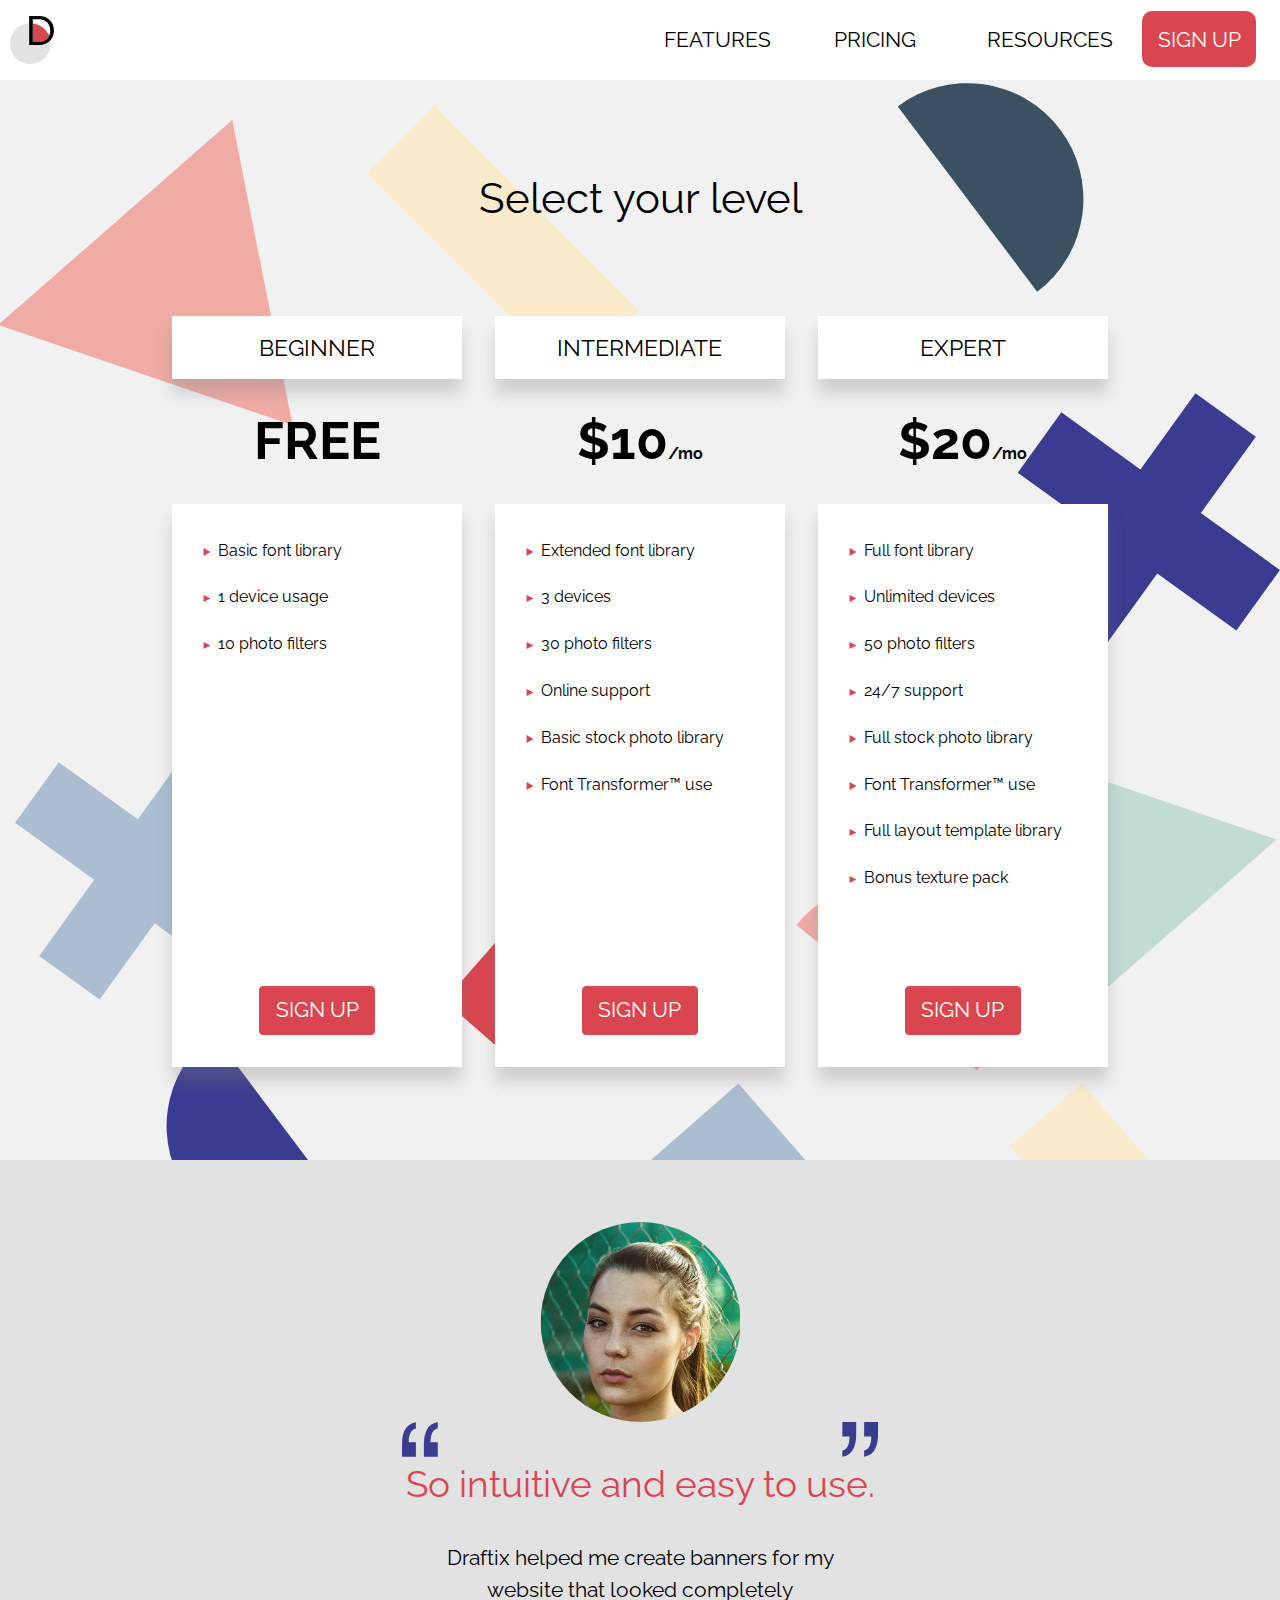
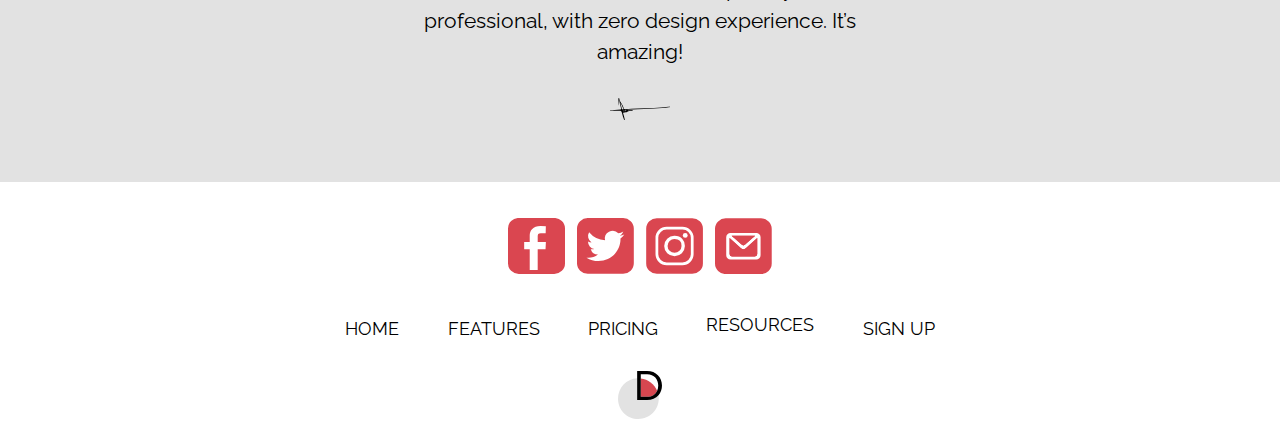
==== commit a03cb4a6: "fixed vertical sizing" ====
--- a/pricing.html
+++ b/pricing.html
@@ -114,7 +114,7 @@
         <img class="test unit xs-1 img-flex push-1-2" src="images/photo-testimonial-2.svg" alt="">
         <img class="unit xs-1 m-1 l-1 quote-sm" src="images/quotes.svg" alt="">
         <img class="unit xs-1 m-1 l-1 quote-l" src="images/quotes-large.svg" alt="">
-        <h2 class="unit red not-bold yotta center-text">So intuitive and easy to use.</h2>
+        <h2 class="unit red not-bold exa center-text">So intuitive and easy to use.</h2>
         <p class=" unit sign-up-text center-text">Draftix helped me create banners for my website that looked completely professional, with zero design experience. It’s amazing!</p>
         <img class=" unit xs-1 sign" src="images/testimonial-signature-2.svg" alt="">
       </div>
--- a/css/main.css
+++ b/css/main.css
@@ -144,7 +144,7 @@
 }
 
 .cards-container {
-  max-width: 1500px;
+  max-width: 1000px;
   min-height: 250px;
 }
 
@@ -209,18 +209,18 @@
 }
 
 .testimonial {
-  max-width: 750px;
+  max-width: 600px;
   margin: 0 auto;
 }
 
 .test {
   margin: 0 auto;
-  max-width: 230px;
+  max-width: 200px;
 
 }
 
 .sign {
-  max-width: 300px;
+  max-width: 200px;
   margin: 0 auto;
 }
 
@@ -264,10 +264,6 @@
   max-width: 300px;
 }
 
-input {
-  font-size: .75em;
-}
-
 .bottom-logo {
   position: absolute;
   bottom: 10px;
@@ -284,12 +280,9 @@
   outline: 0;
 }
 
-.check-s {
-  font-size: .6em;
-}
-
-.check-l {
-  display: none;
+.check {
+  font-size: .65em;
+  white-space: nowrap;
 }
 
 @media only screen and (min-width: 38em) {
@@ -444,18 +437,6 @@
     max-width: 800px;
   }
 
-  input {
-    font-size: .8em;
-  }
-
-  .check-s {
-    display: none;
-  }
-
-  .check-l {
-    display: inline-block;
-  }
-
 }
 
 @media only screen and (min-width: 80em) {
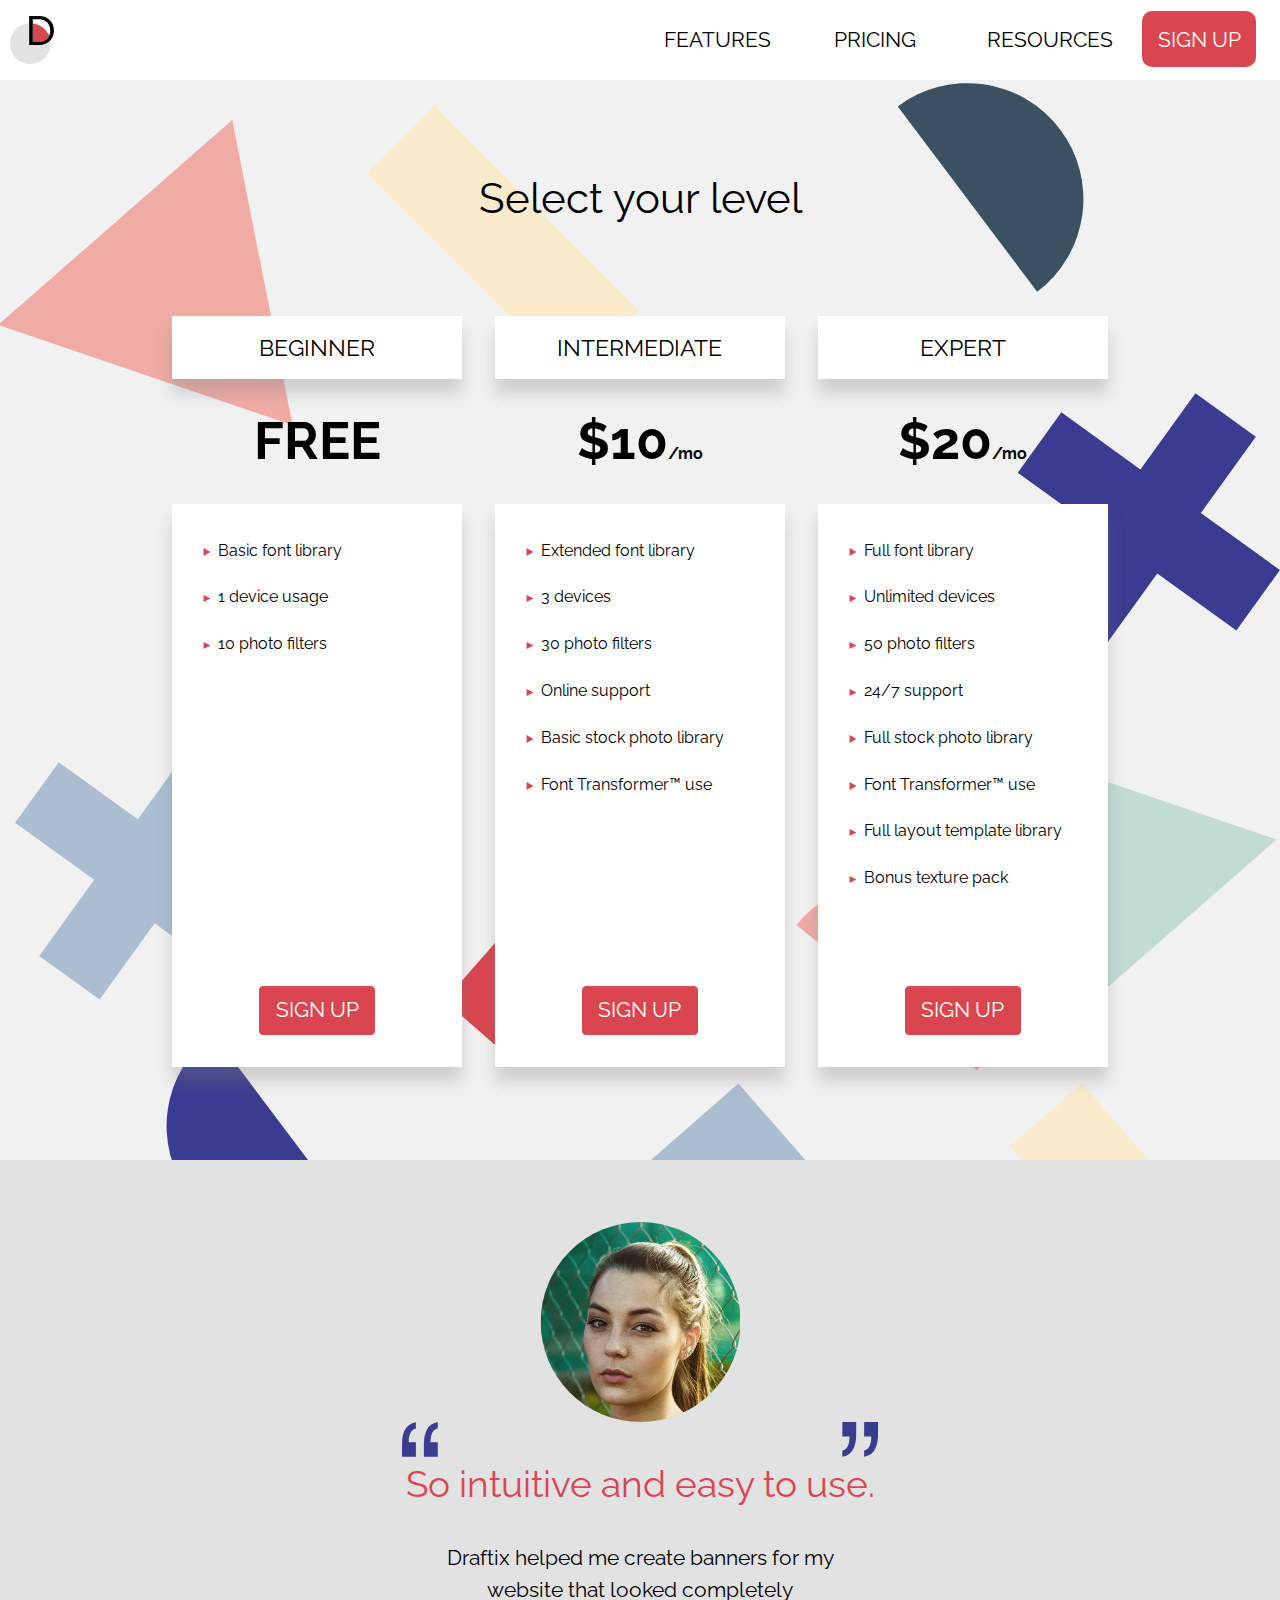
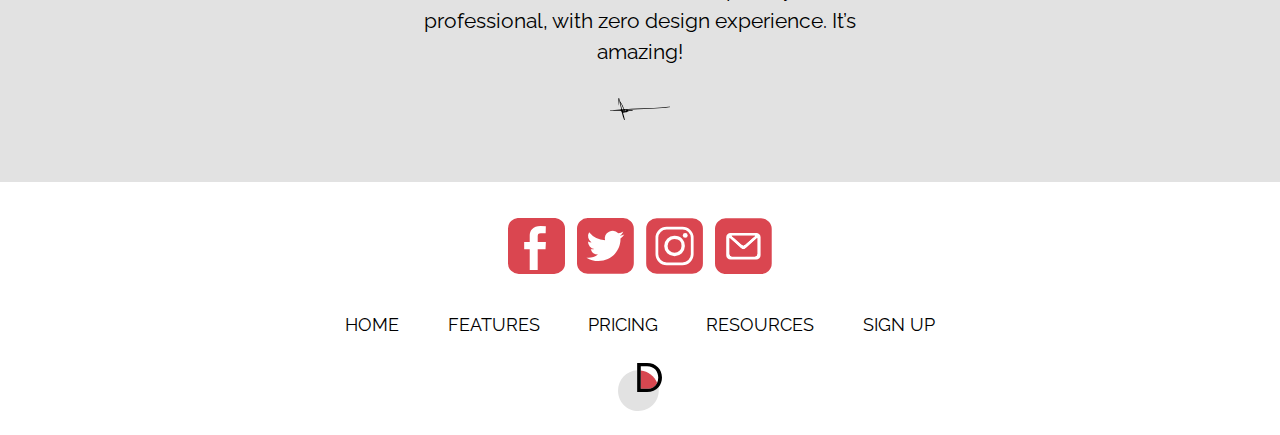
==== commit e588fe5a: "Fixed alignment on bottom nav - removed push" ====
--- a/pricing.html
+++ b/pricing.html
@@ -9,8 +9,8 @@
   <link href="css/type.css" rel="stylesheet">
   <link href="css/main.css" rel="stylesheet">
   <link href="https://fonts.googleapis.com/css?family=Raleway:500,700" rel="stylesheet">
-  <link rel="icon" type="image/png" href="images/favicon-32x32.png" sizes="32x32">
-  <link rel="icon" type="image/png" href="images/favicon-16x16.png" sizes="16x16">
+  <link rel="icon" type="image/png" href="favicon-32x32.png" sizes="32x32">
+  <link rel="icon" type="image/png" href="favicon-16x16.png" sizes="16x16">
 
 </head>
 <body>
@@ -59,7 +59,7 @@
               <li class="push-1-2 pad-b">10 photo filters</li>
             </ul>
             <div class="island center-content">
-              <a class="btn btn-red text-upper pricing-btn" href="pricing.html">Sign Up</a>
+              <a class="btn btn-red text-upper pricing-btn" href="sign-up.html">Sign Up</a>
             </div>
           </div>
         </div>
@@ -67,7 +67,7 @@
 
       <div class="unit xs-1 l-1-3 center-content push-2 price-column">
         <div class="pricing-box">
-          <h2 class="mega back-white not-bold text-upper text-center island-1-2 shadow-dk">Intermediate</h2>
+          <h2 id="choose" class="mega back-white not-bold text-upper text-center island-1-2 shadow-dk">Intermediate</h2>
           <h3 class="text-upper yotta text-center price">$10<span class="text-lower micro">/mo</span></h3>
           <div class="back-white shadow-dk bottom-pricing">
             <ul class="bullet-red list-group gutter micro">
@@ -154,7 +154,7 @@
         <li class="island-1-4"><a href="index.html">Home</a></li>
         <li class="island-1-4"><a href="tour.html">Features</a></li>
         <li class="island-1-4"><a href="pricing.html">Pricing</a></li>
-        <li class="island-1-4 push-1-4"><a href="#">Resources</a></li>
+        <li class="island-1-4"><a href="#">Resources</a></li>
         <li class="island-1-4"><a class="btn-none" href="pricing.html">Sign Up</a></li>
       </ul>
     </nav>
--- a/css/main.css
+++ b/css/main.css
@@ -81,12 +81,10 @@
 
 .card-type-1 {
   display: none;
-  max-width: 400px;
 }
 
 .card-type-3 {
   display: none;
-  max-width: 400px;
 }
 
 .card-type-5 {
@@ -296,7 +294,7 @@
   }
 
   .card-type-3 {
-    display: inline-block;
+    display: block;
   }
 
   .card-type-4 {
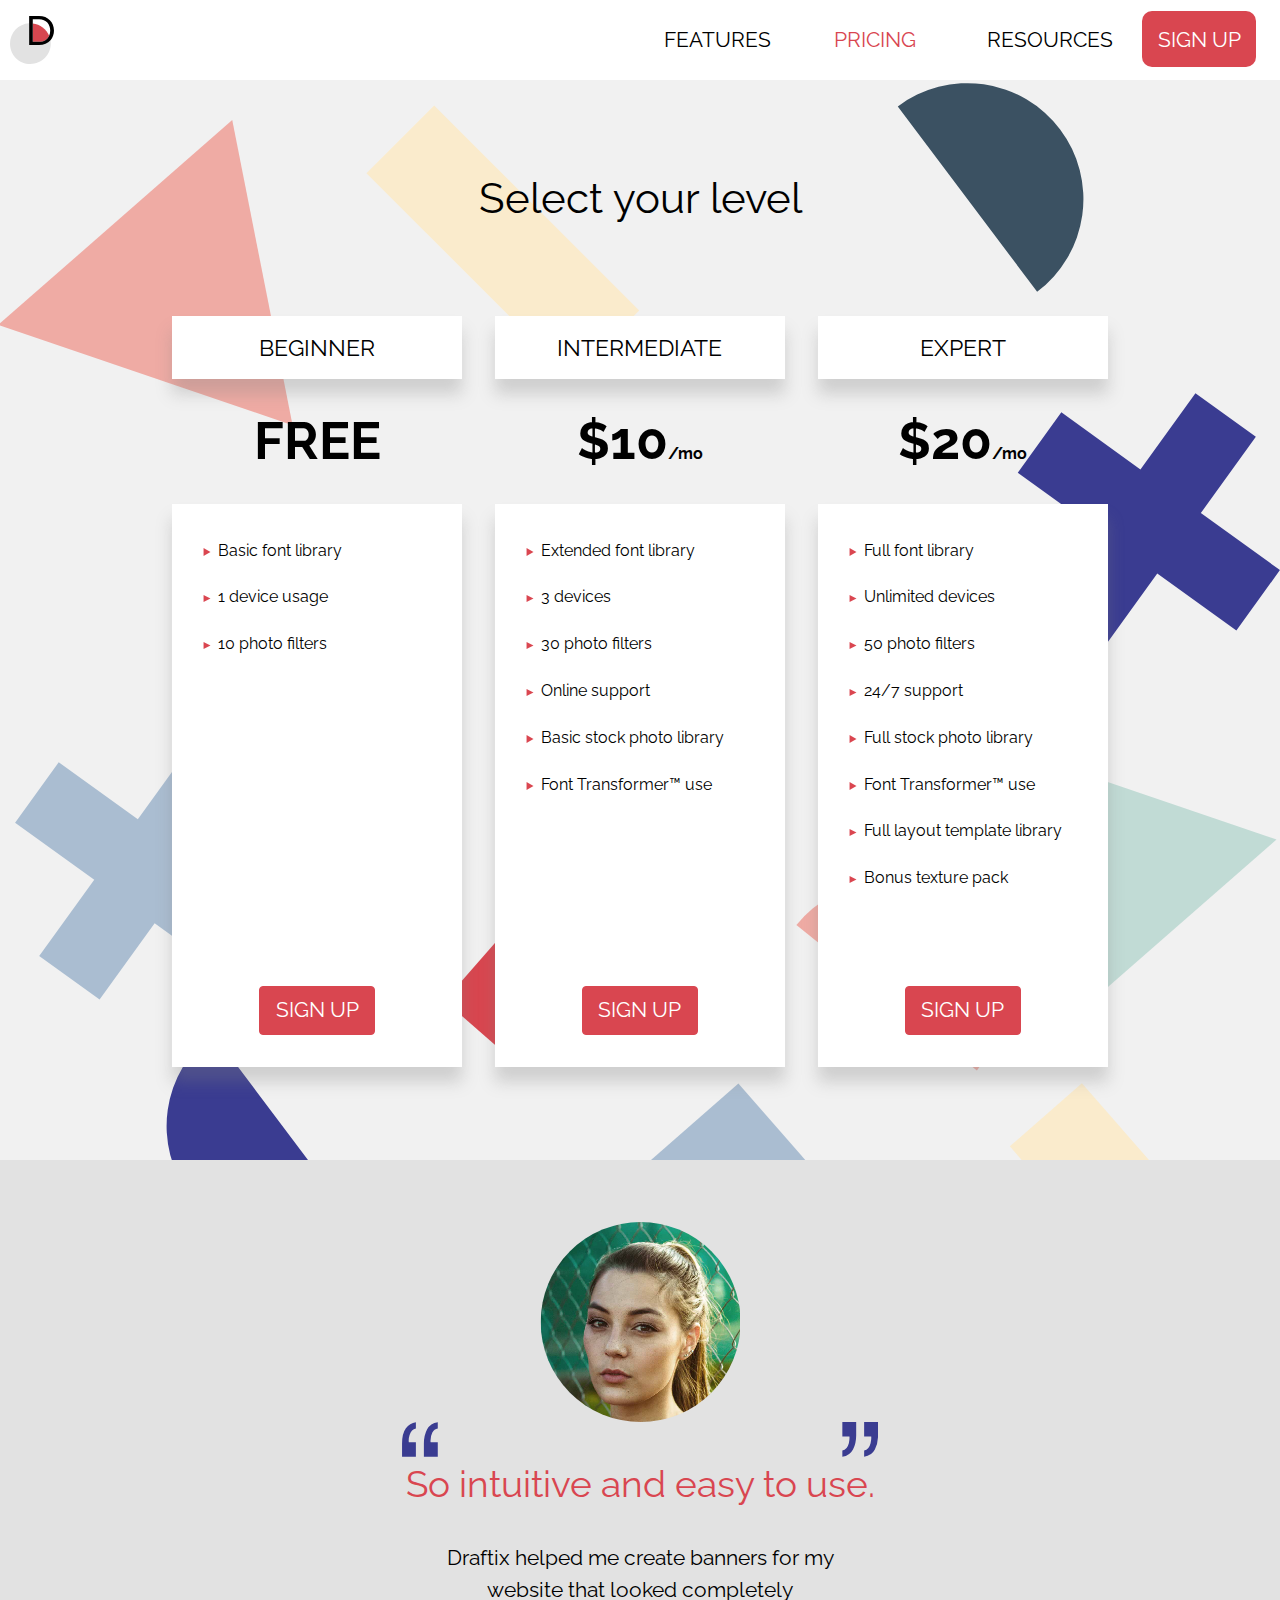
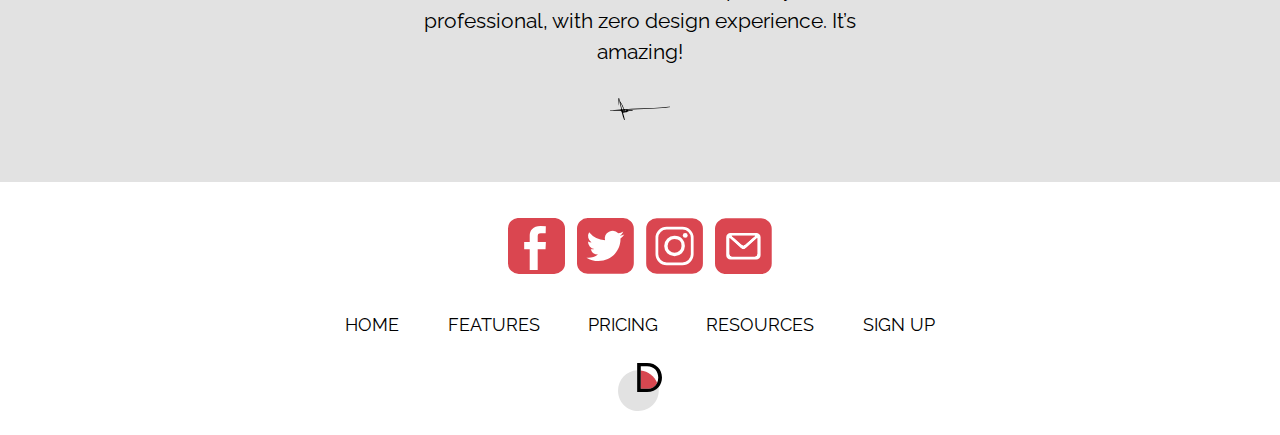
==== commit 75e954eb: "Added and formatted table, fixed final validation errors" ====
--- a/pricing.html
+++ b/pricing.html
@@ -28,7 +28,7 @@
         </label>
         <ul class="nav list-group text-upper grid">
           <li class="island-1-2 unit xs-1 s-1 m-1 l-1-4"><a href="tour.html">Features</a></li>
-          <li class="island-1-2 unit xs-1 s-1 m-1 l-1-4 current"><a href="pricing.html">Pricing</a></li>
+          <li class="island-1-2 unit xs-1 s-1 m-1 l-1-4"><a class="current" href="pricing.html">Pricing</a></li>
           <li class="island-1-2 unit xs-1 s-1 m-1 l-1-4"><a href="#">Resources</a></li>
           <li class="island-1-2 unit xs-1 s-1 m-1 l-1-4"><a href="pricing.html">Sign Up</a></li>
         </ul>
--- a/css/main.css
+++ b/css/main.css
@@ -283,6 +283,43 @@
   white-space: nowrap;
 }
 
+tbody tr:nth-child(odd) {
+  background-color: #e2e2e2;
+}
+
+table {
+  border: 3px solid #e2e2e2;
+  min-width: 900px;
+}
+
+th, td {
+  border-bottom: none;
+}
+
+.level {
+  width: 7em;
+}
+
+.pricing {
+  width: 5em;
+}
+
+.devices {
+  width: 5em;
+}
+
+.fonts {
+  width: 8em;
+}
+
+.filters {
+  width: 5em;
+}
+
+.extras {
+  width: 10em;
+}
+
 @media only screen and (min-width: 38em) {
 
   .card-type-1 {
@@ -435,6 +472,14 @@
     max-width: 800px;
   }
 
+  .table-wrap {
+    overflow: visible;
+  }
+
+  caption {
+    text-align: center;
+  }
+
 }
 
 @media only screen and (min-width: 80em) {
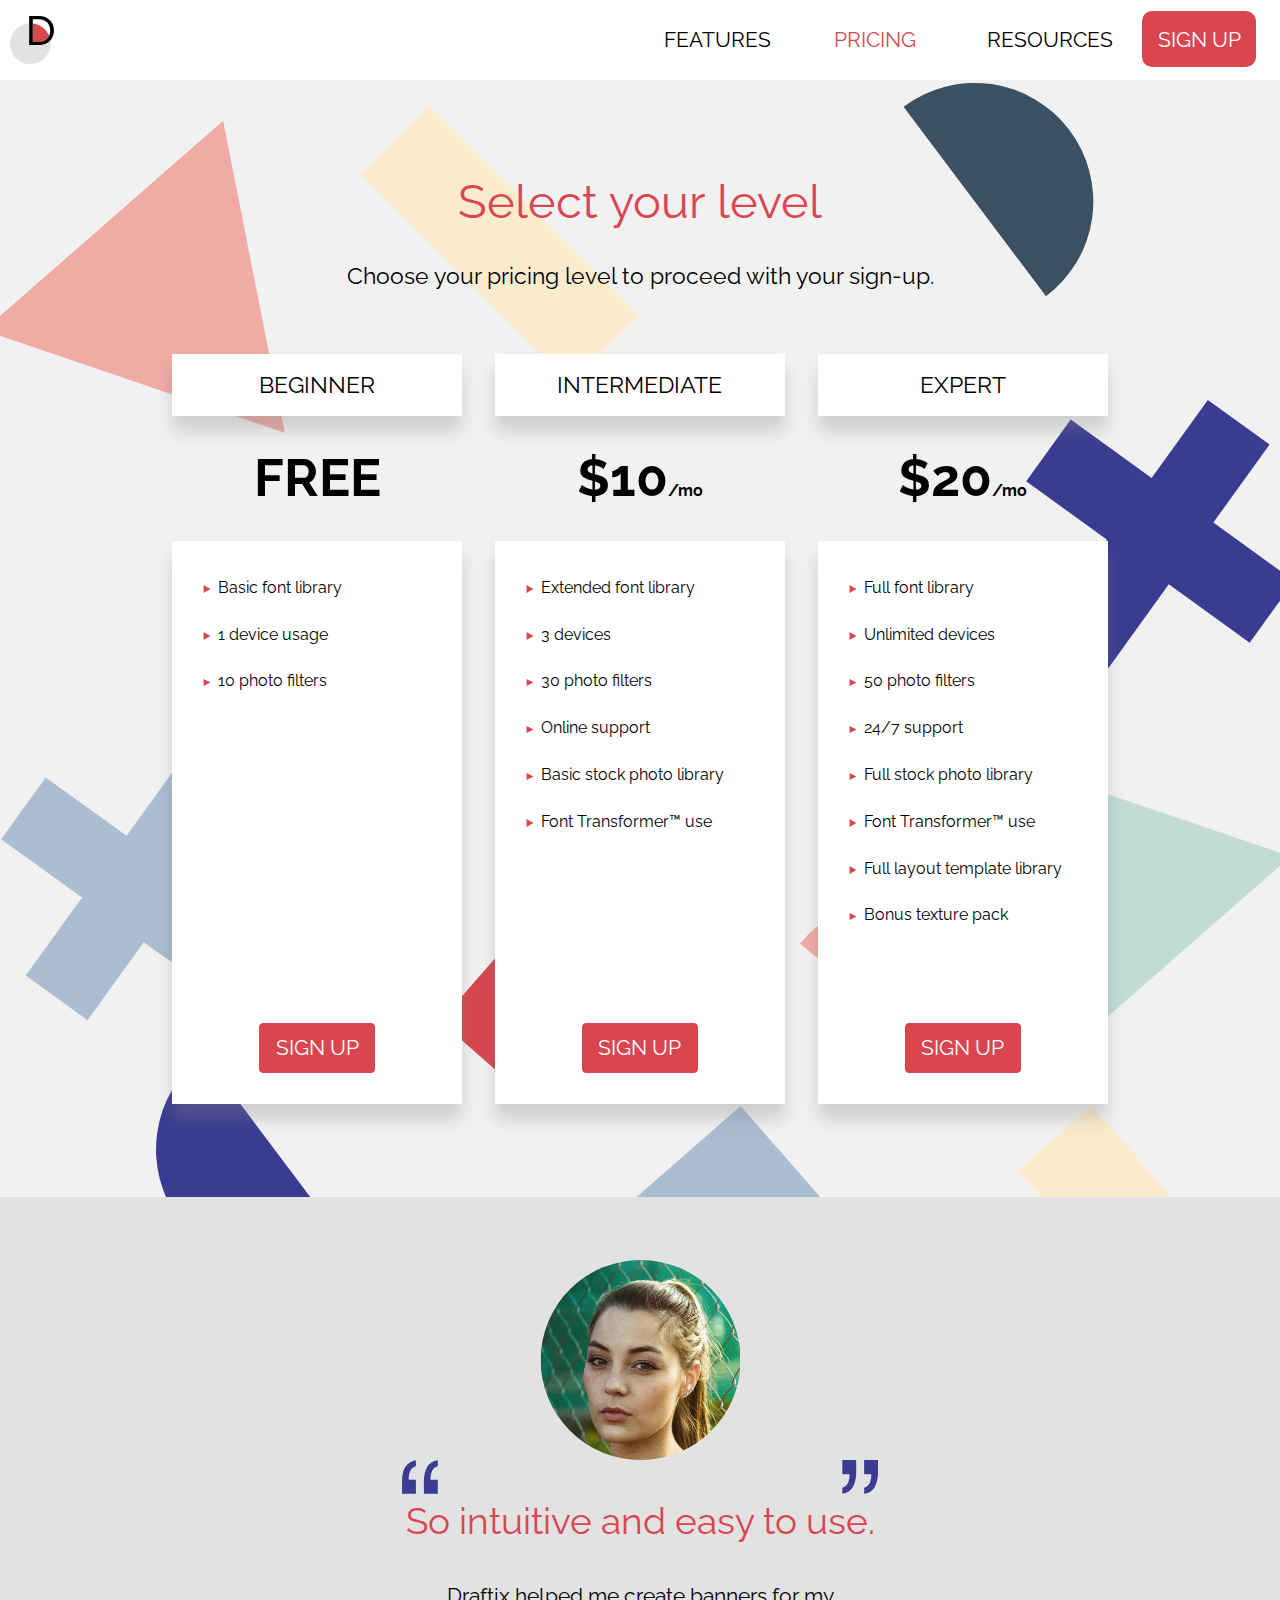
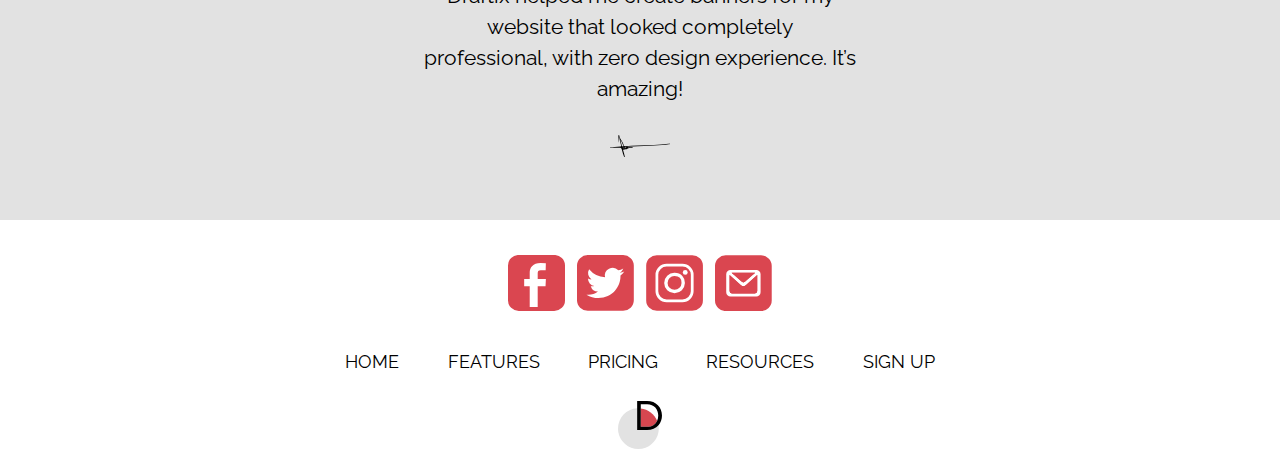
==== commit 8c023c7c: "Added subheading in pricing, put nowrap on heading in pricing" ====
--- a/pricing.html
+++ b/pricing.html
@@ -40,8 +40,9 @@
 
     <div class="center-content">
 
-      <div class="unit banner-text text-center pad-t xs-2-3 s-1-2">
-        <h1 class="not-bold yotta push-2 pad-t-2">Select your level</h1>
+      <div class="unit mega banner-text text-center pad-t xs-2-3 s-1-2">
+        <h1 class="not-bold exa push pad-t-2 red select-level">Select your level</h1>
+        <p class="gutter-1-2">Choose your pricing level to proceed with your sign-up.</p>
       </div>
 
     </div>
--- a/css/main.css
+++ b/css/main.css
@@ -320,6 +320,10 @@
   width: 10em;
 }
 
+.select-level {
+  white-space: nowrap;
+}
+
 @media only screen and (min-width: 38em) {
 
   .card-type-1 {
